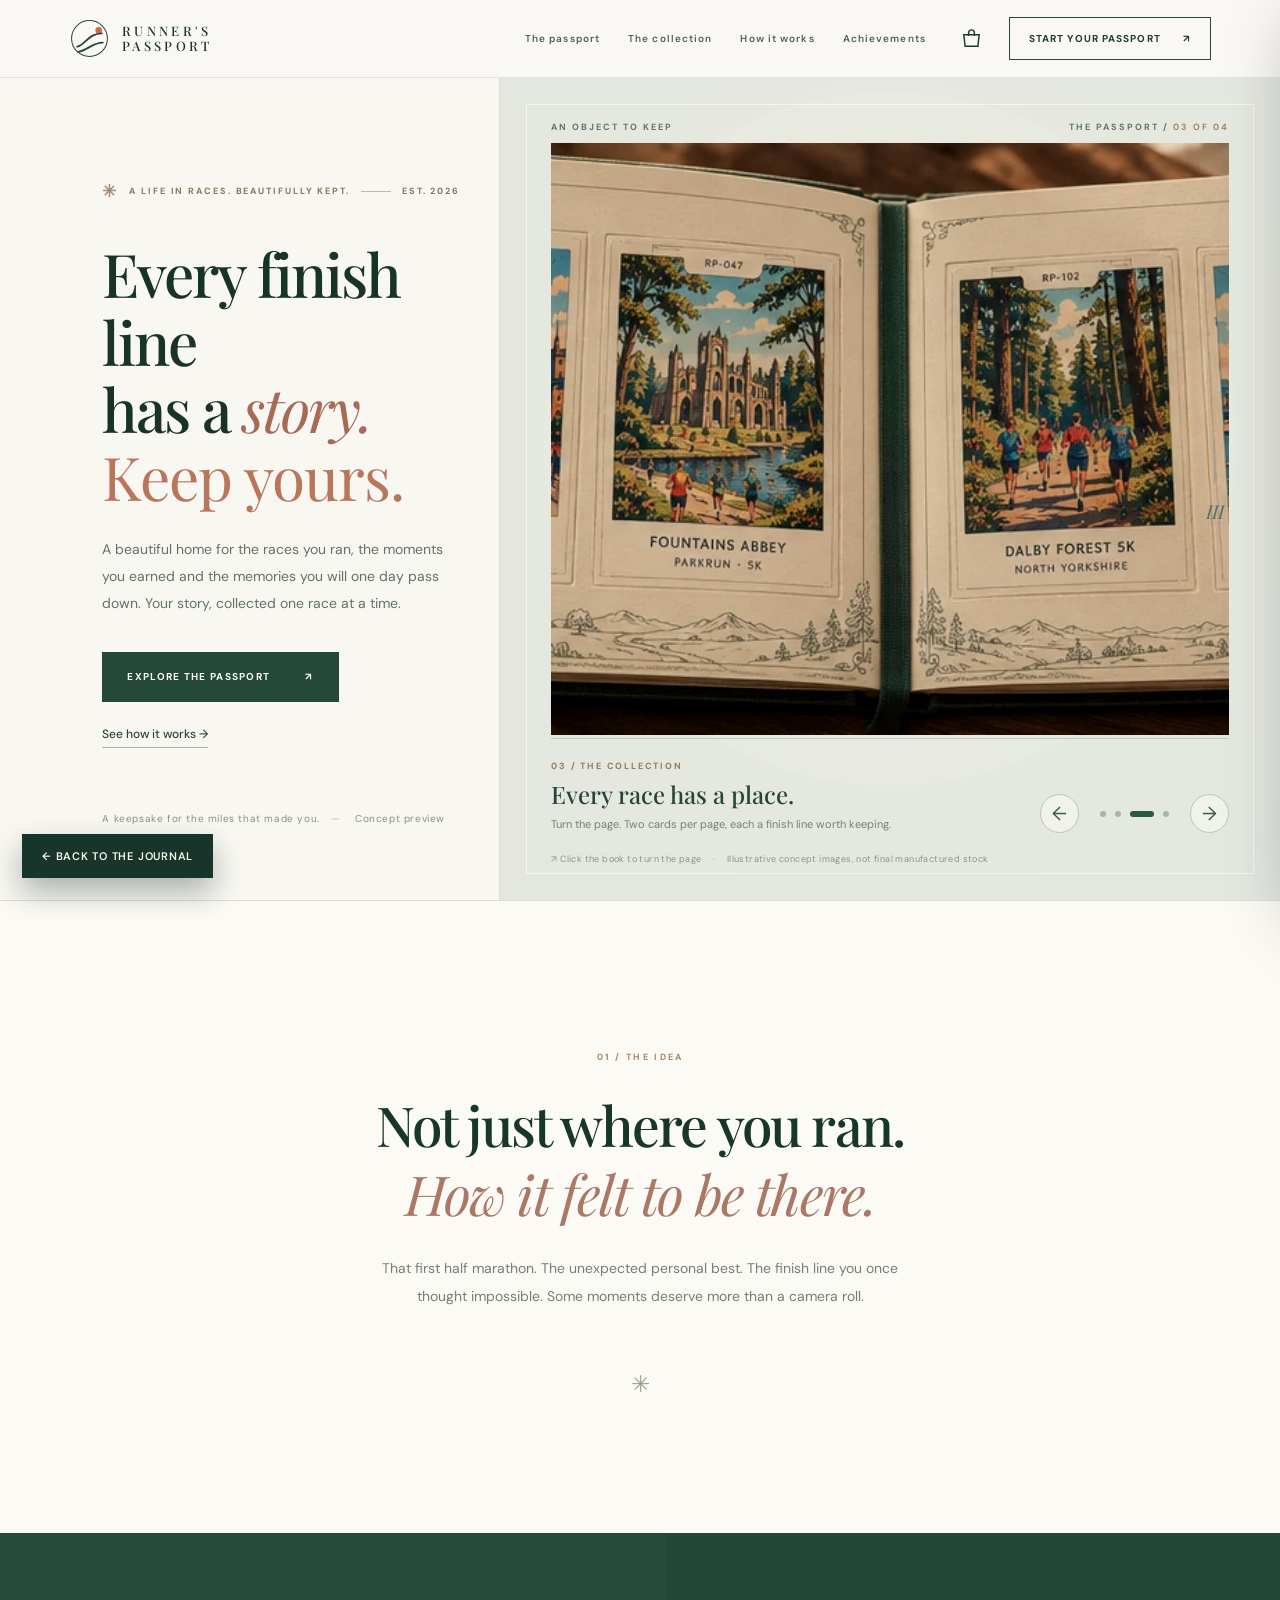
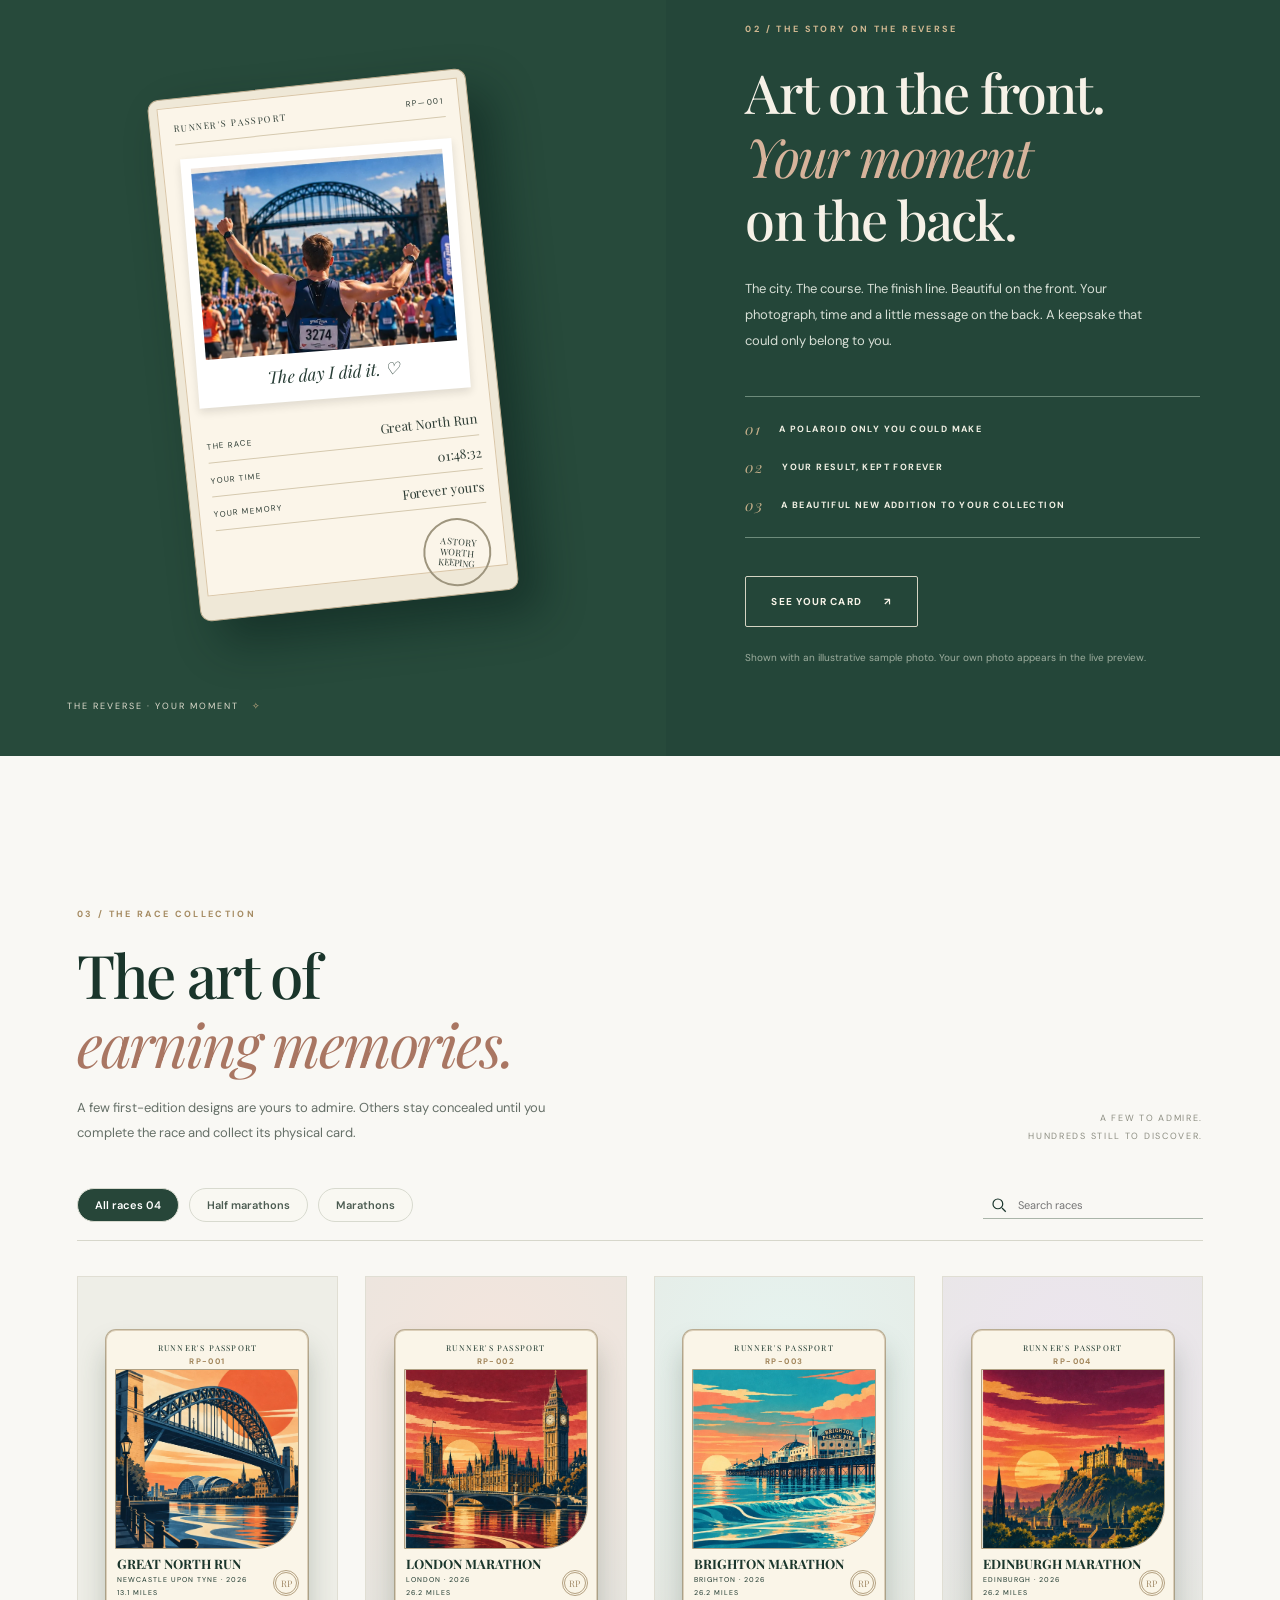
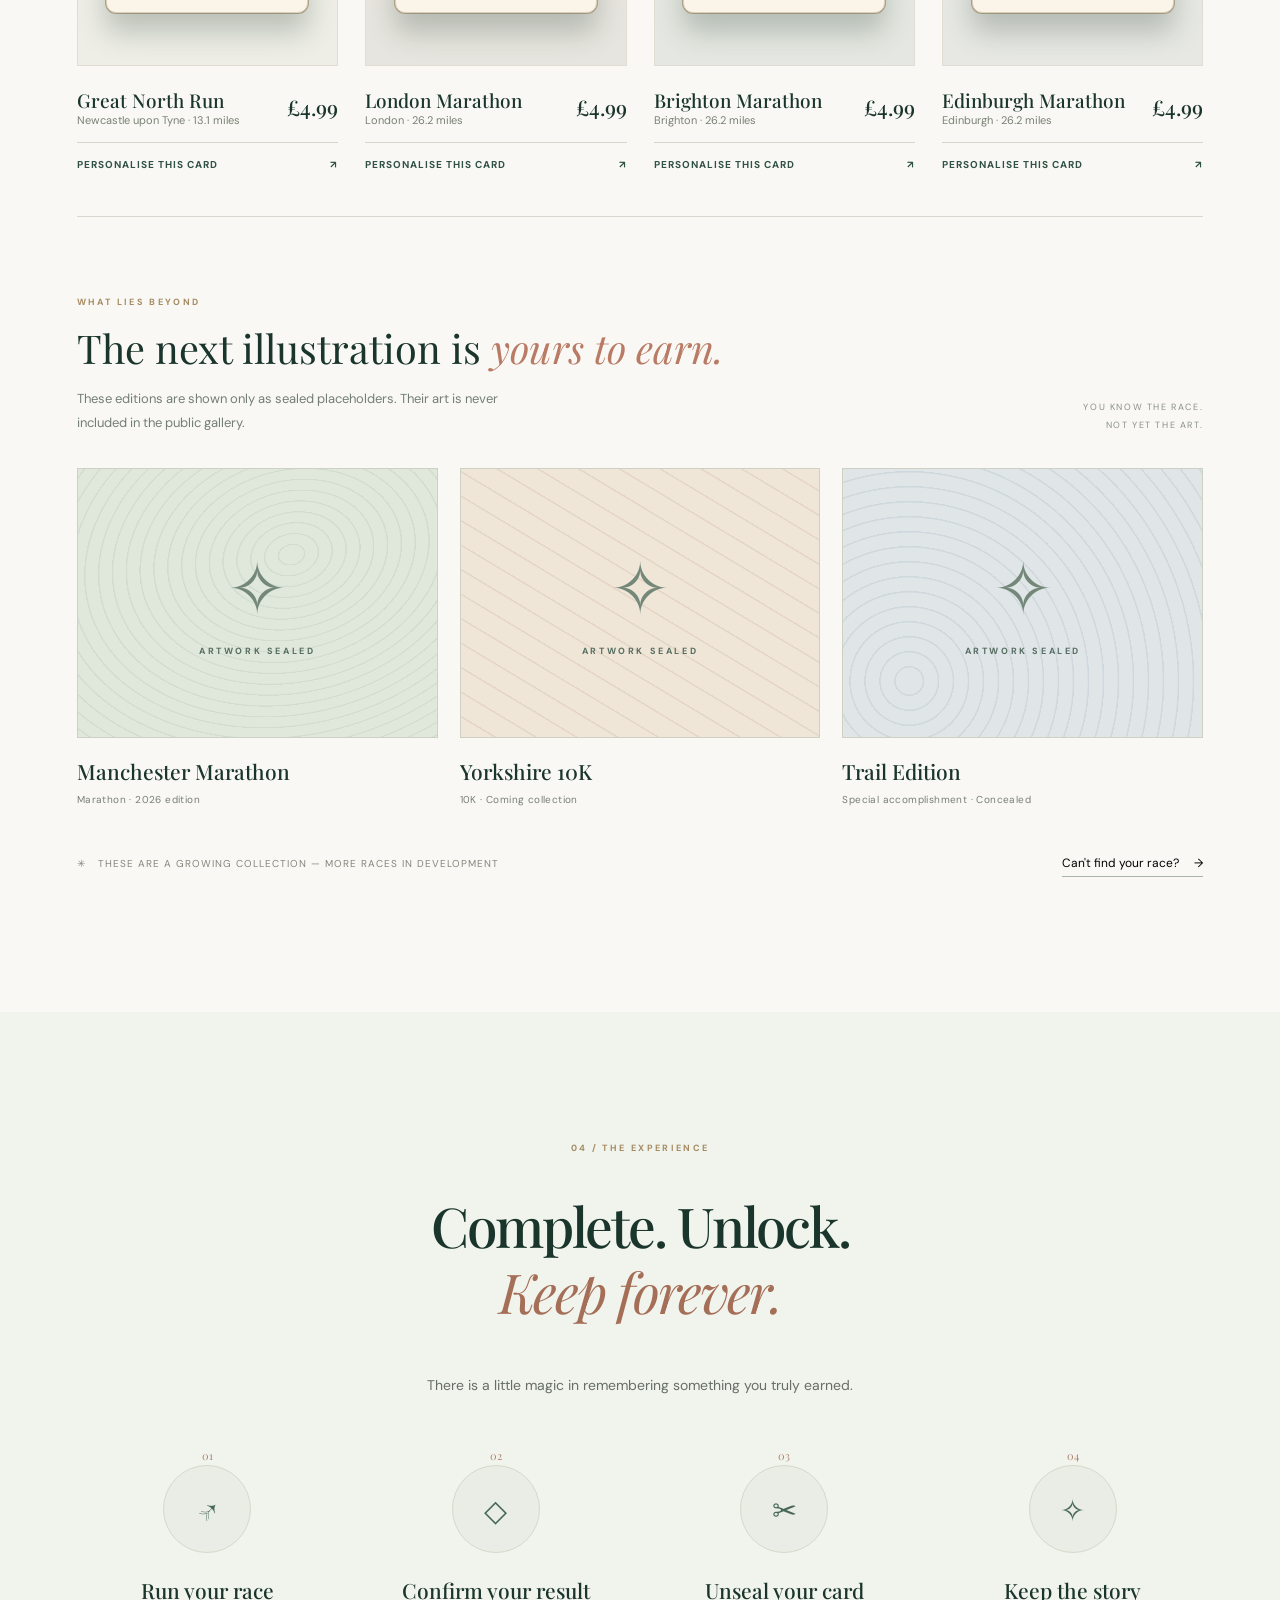
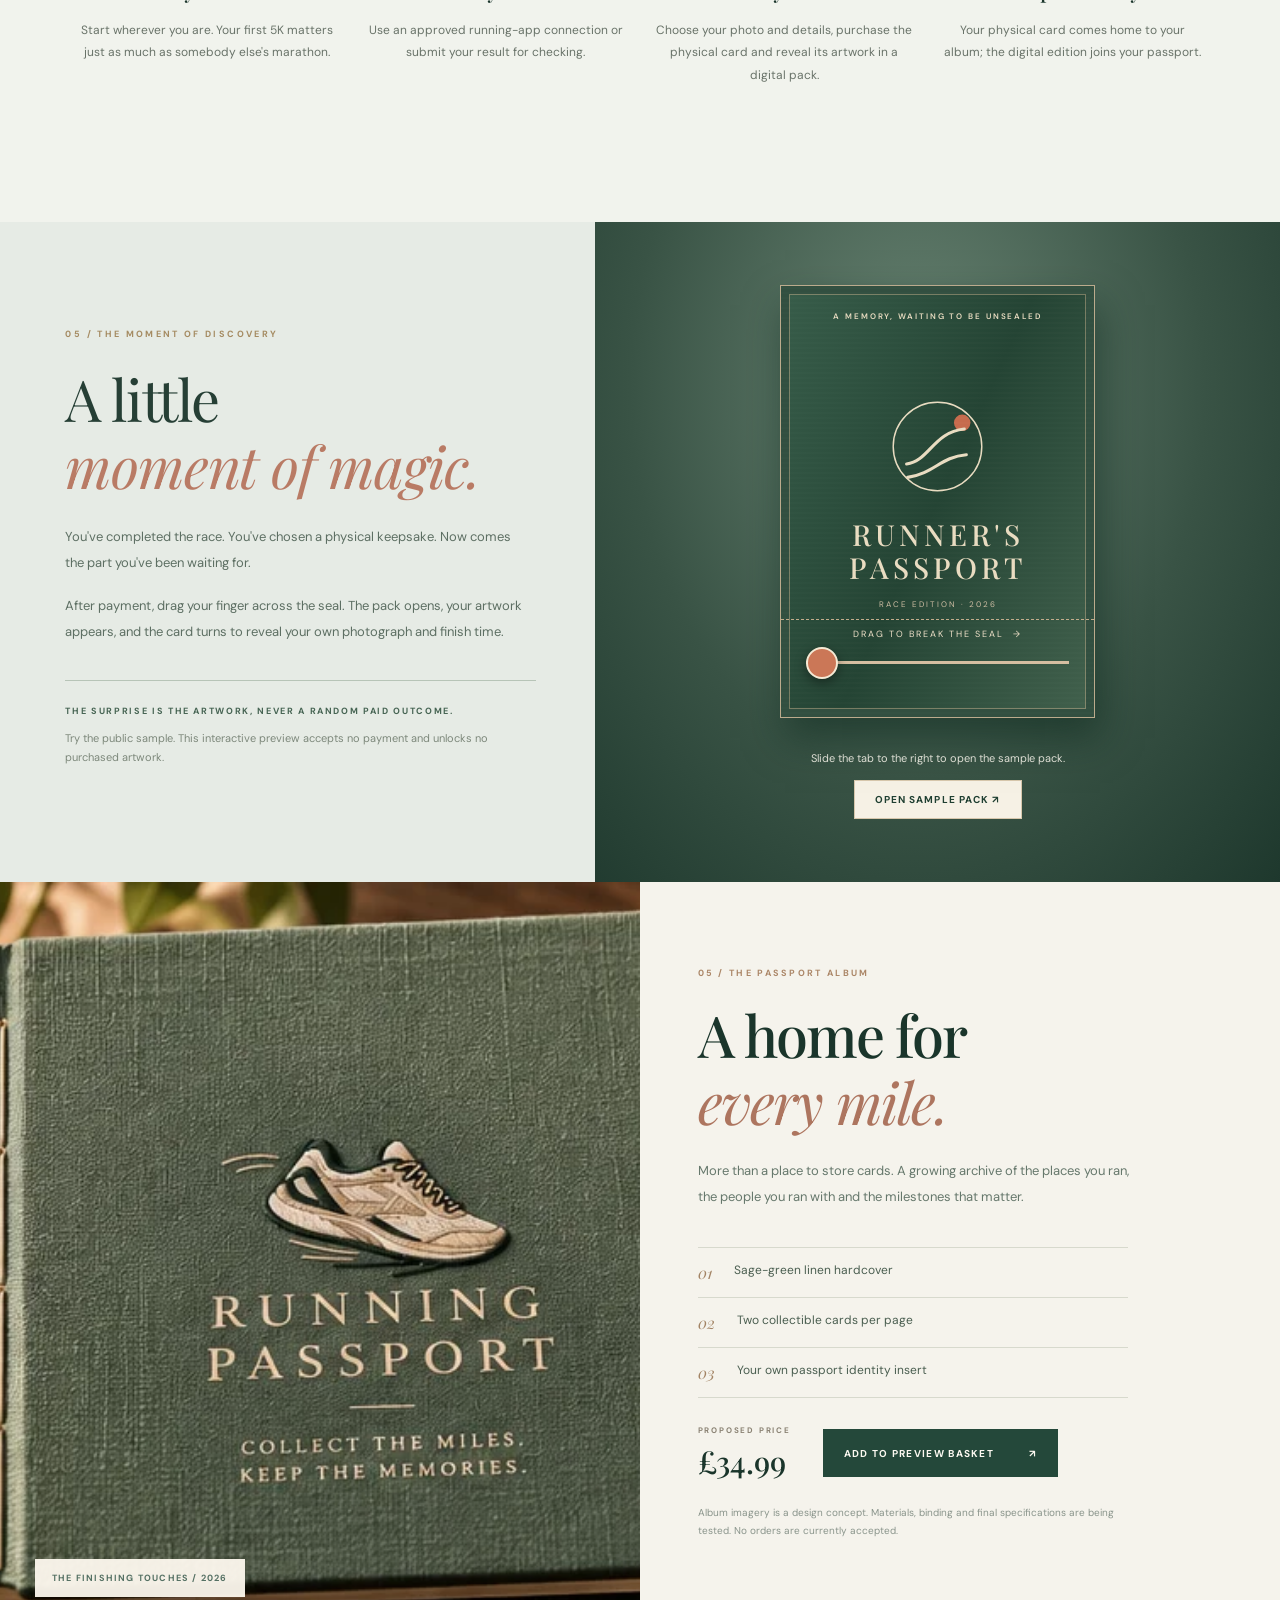
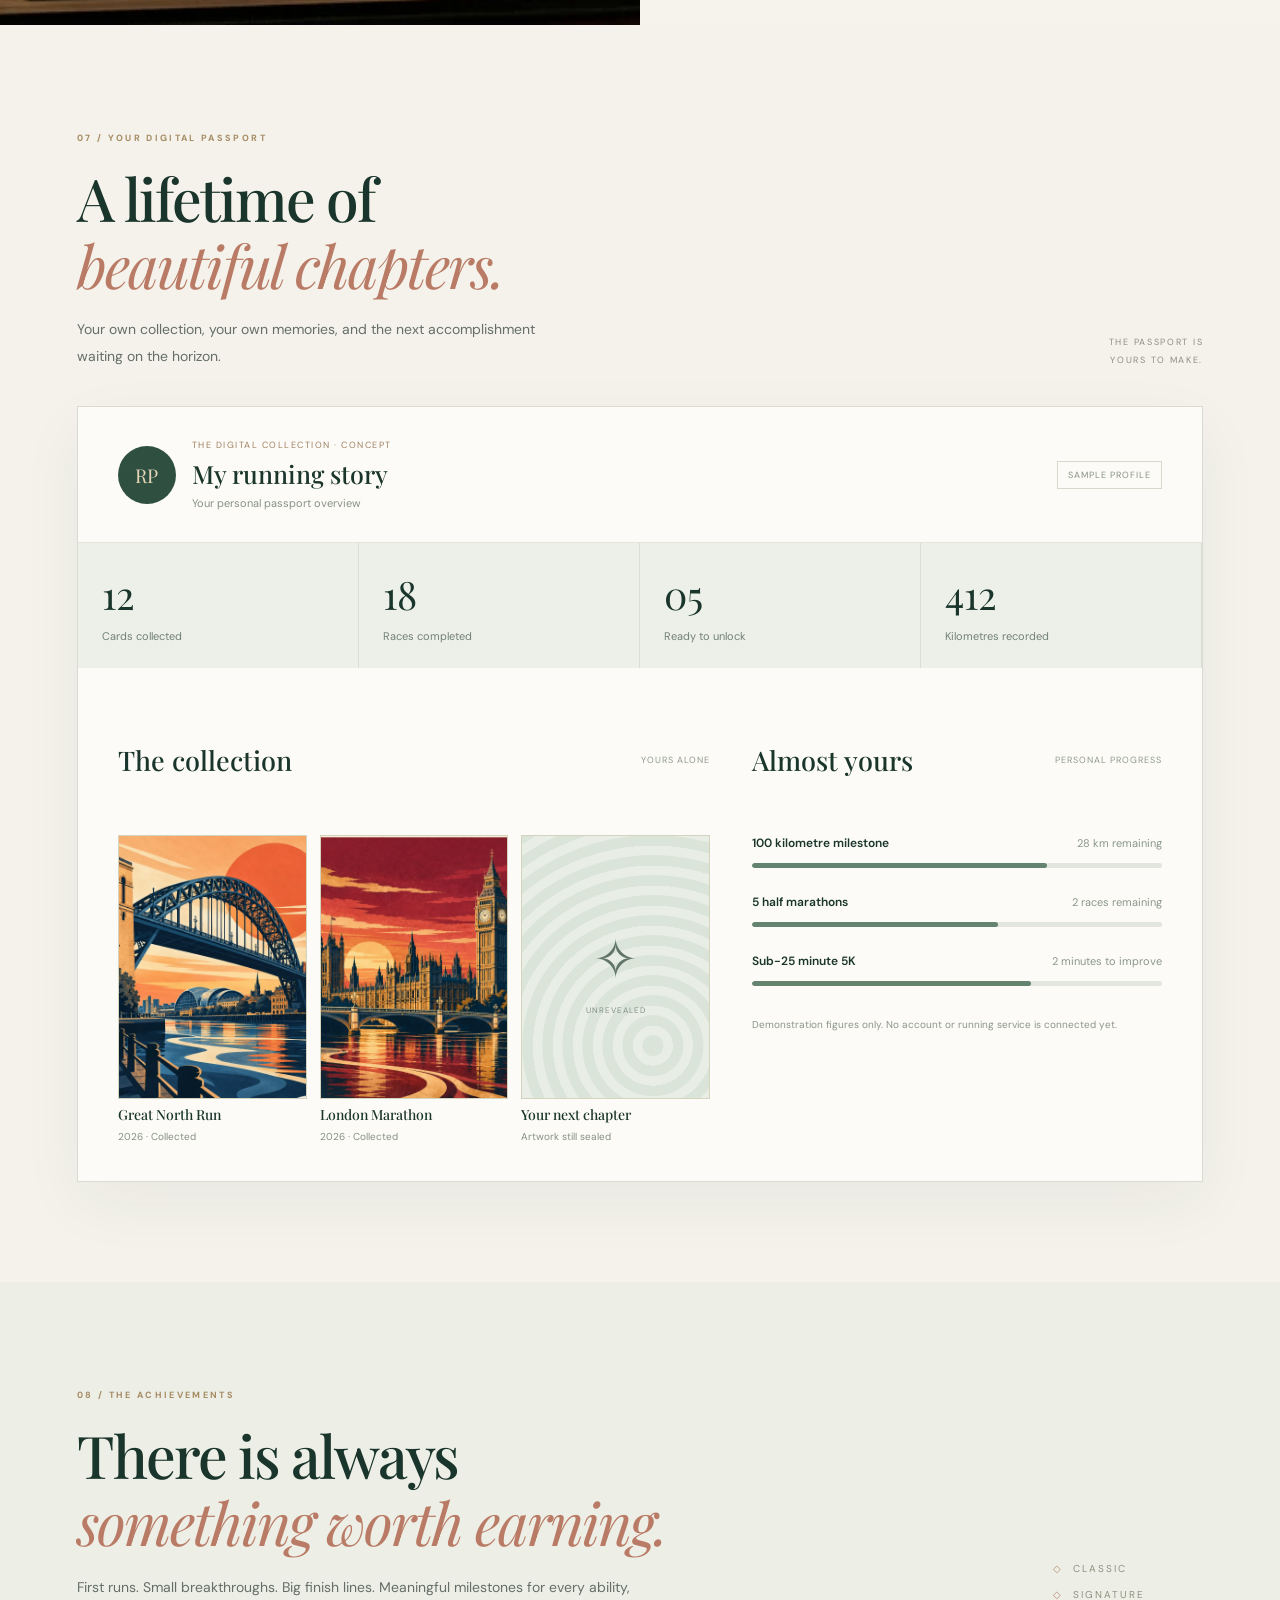
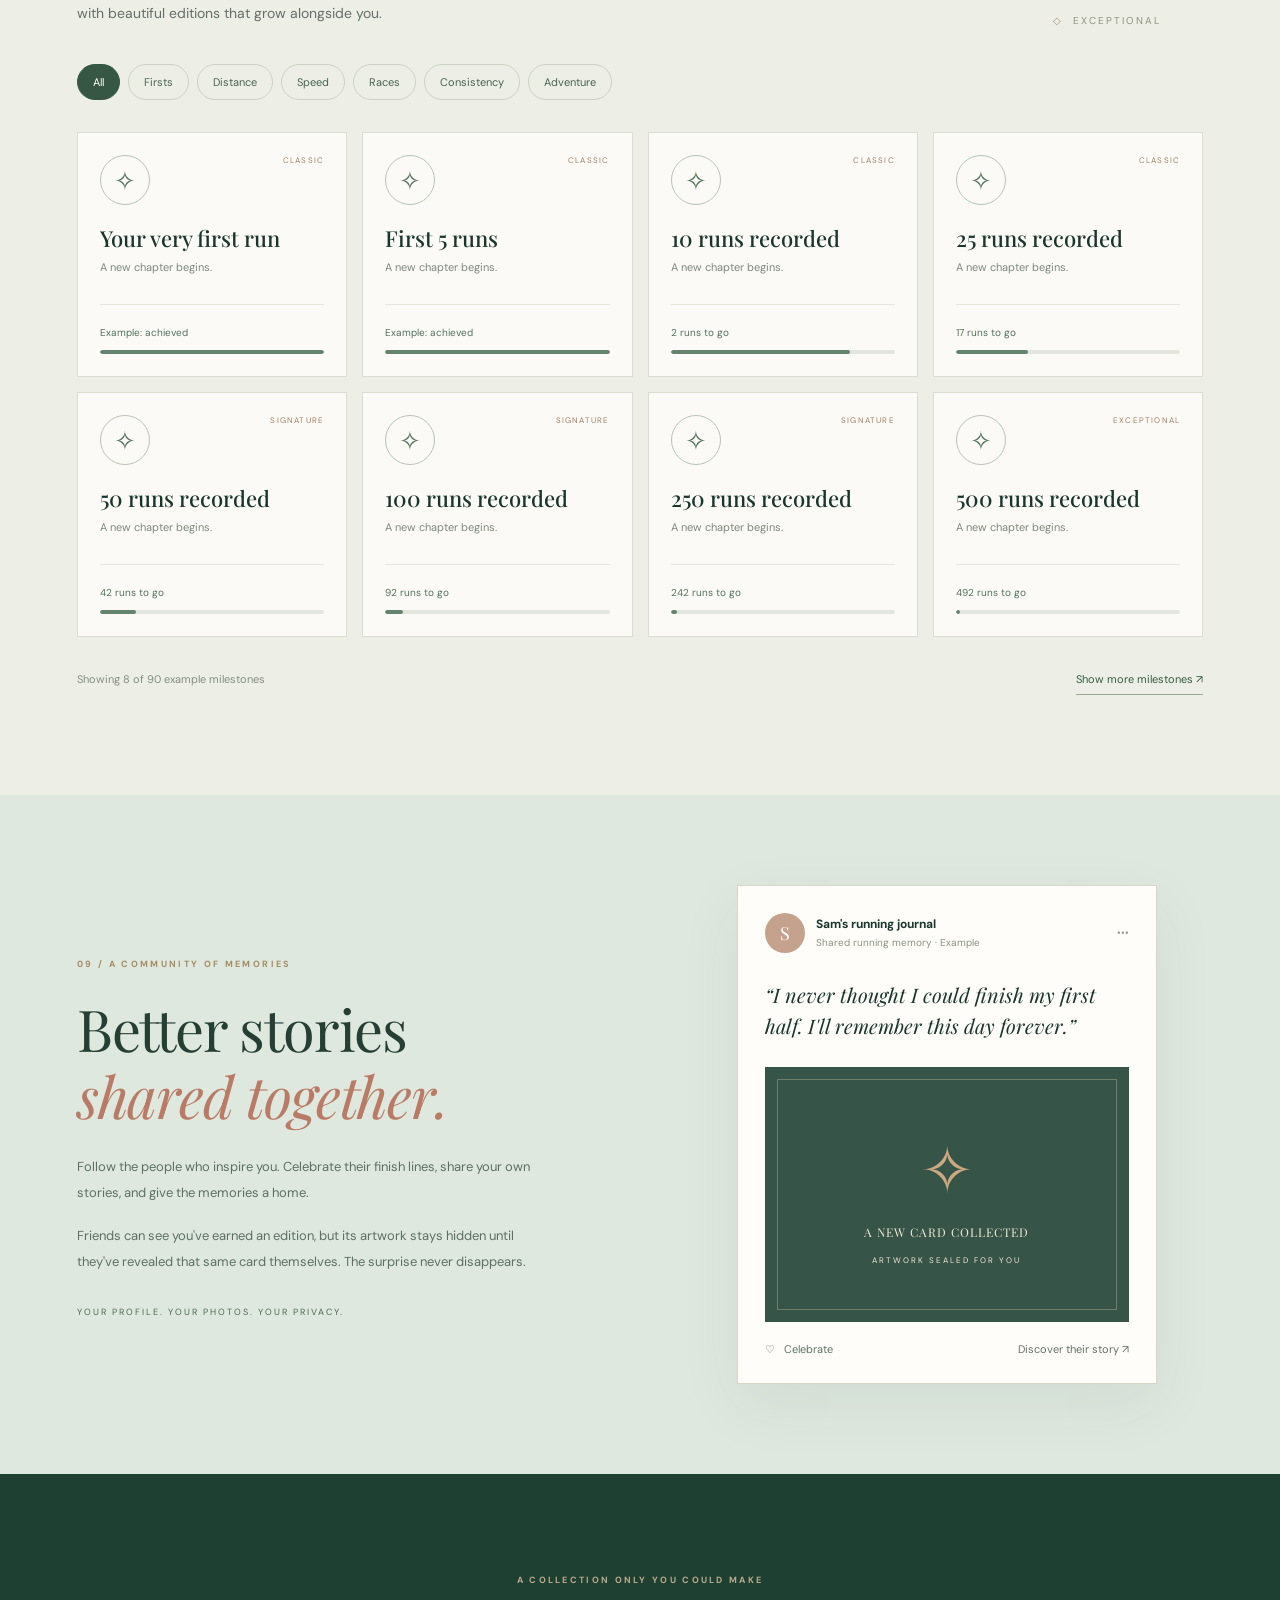
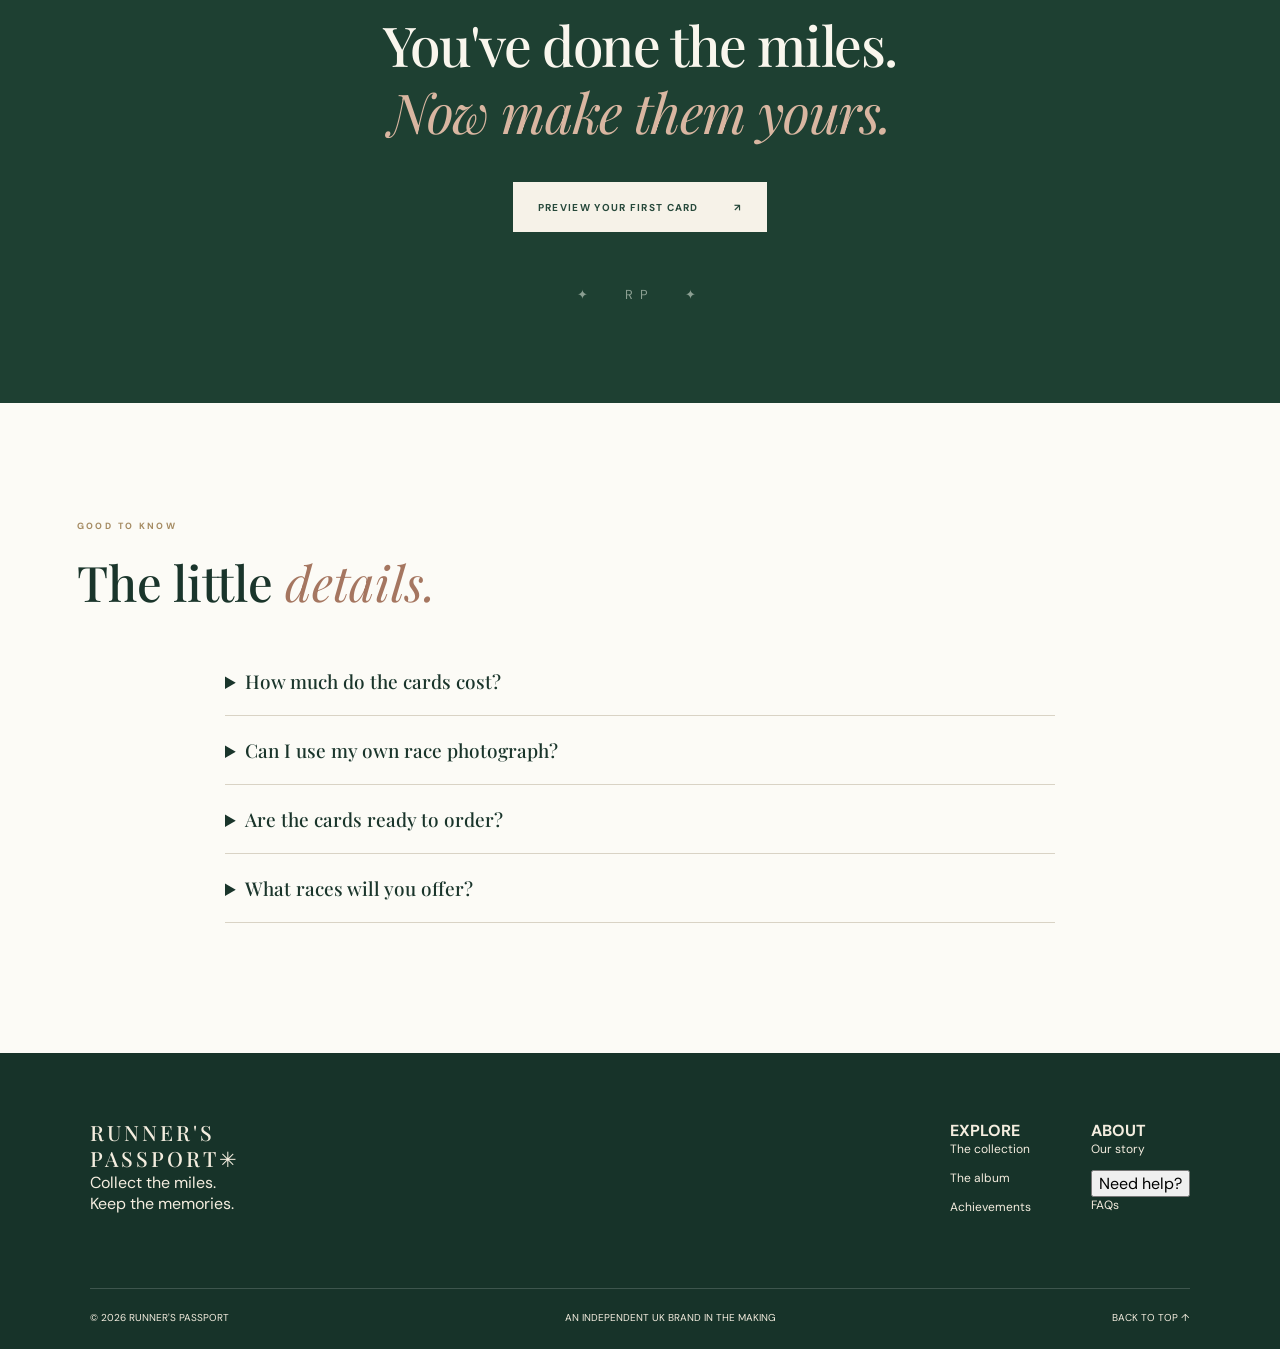
==== studio.html @ e2103062 "Preserve original interactive shop, collector studio and dashboard as separate experience" ====
<!doctype html>
<html lang="en-GB">
<head>
  <meta charset="utf-8">
  <meta name="viewport" content="width=device-width,initial-scale=1,viewport-fit=cover">
  <meta name="theme-color" content="#efeee7">
  <meta name="robots" content="noindex, nofollow">
  <meta name="description" content="Every finish line has a story. Keep yours. Collect original illustrated race cards in a beautifully crafted Runner’s Passport album. Discover the artwork you’ve earned.">
  <meta property="og:type" content="website">
  <meta property="og:title" content="Runner's Passport — Every finish line has a story">
  <meta property="og:description" content="Beautiful illustrated race cards personalised with your own running story. Collect the miles. Keep the memories.">
  <meta property="og:image" content="https://myrunnerspassport.com/assets/og-preview.jpg">
  <meta property="og:url" content="https://myrunnerspassport.com">
  <link rel="icon" href="/favicon.svg" type="image/svg+xml">
  <link rel="preconnect" href="https://fonts.googleapis.com">
  <link rel="preconnect" href="https://fonts.gstatic.com" crossorigin>
  <link href="https://fonts.googleapis.com/css2?family=DM+Sans:wght@400;500;600;700&family=Playfair+Display:ital,wght@0,400;0,500;0,600;0,700;1,400;1,500&display=swap" rel="stylesheet">
  <link rel="stylesheet" href="/styles.css">
  <link rel="stylesheet" href="/premium.css">
  <link rel="stylesheet" href="/atelier.css">
  <link rel="stylesheet" href="/experience.css">
  <script src="/app.js" defer></script>
  <script src="/atelier.js" defer></script>
  <script src="/experience.js" defer></script>
  <title>Explore & Personalise — Runner's Passport</title>
<style>.return-to-editorial{position:fixed;bottom:22px;left:22px;z-index:1000;background:#17352a;color:#faf5e9;font:600 11px DM Sans,Arial,sans-serif;letter-spacing:.07em;padding:15px 20px;box-shadow:0 14px 30px #061b1850;text-decoration:none}.return-to-editorial:hover{background:#a85f45;color:white}@media(max-width:500px){.return-to-editorial{left:12px;bottom:12px;padding:12px}}</style></head>
<body><a class="return-to-editorial" href="/">← BACK TO THE JOURNAL</a>
  <header class="site-header" id="top">
    <div class="nav-wrap">
      <a class="brand" href="#top" aria-label="Runner's Passport home">
        <span class="brand-seal" aria-hidden="true"><svg viewBox="0 0 40 40" fill="none"><circle cx="20" cy="20" r="17.5" stroke="currentColor" stroke-width="1"/><circle cx="29" cy="12" r="3.2" fill="#c96950"/><path d="M8 28c8-2 11-13 24-13M9 33c10-2 14-9 24-9" stroke="currentColor" stroke-width="1.8" stroke-linecap="round"/></svg></span>
        <span class="brand-type"><span>RUNNER'S</span><span>PASSPORT</span></span>
      </a>
      <nav class="desktop-nav" aria-label="Main navigation"><a href="#the-album">The passport</a><a href="#collection">The collection</a><a href="#how-it-works">How it works</a><a href="#achievements">Achievements</a></nav>
      <div class="nav-actions">
        <button class="nav-cart icon-button" id="cart-open" type="button" aria-label="Open shopping basket"><svg viewBox="0 0 24 24" fill="none" stroke="currentColor" stroke-width="1.5" aria-hidden="true"><path d="M4 8h16l-1.3 12H5.3L4 8Z"/><path d="M9 9V6a3 3 0 0 1 6 0v3"/></svg><span id="cart-count" class="cart-count" hidden>0</span></button>
        <button id="mobile-toggle" class="mobile-toggle icon-button" aria-label="Open menu" aria-expanded="false" type="button"><span></span><span></span></button>
        <button class="button button-dark nav-cta" id="start-passport-nav" type="button">Start your passport <span aria-hidden="true">↗</span></button>
      </div>
    </div>
    <nav class="mobile-menu" id="mobile-menu" aria-label="Mobile navigation" hidden><a href="#the-album">The passport</a><a href="#collection">The collection</a><a href="#how-it-works">How it works</a><a href="#achievements">Achievements</a><a href="#my-passport">My passport preview</a><button type="button" class="start-passport">Start your passport ↗</button></nav>
  </header>
  <main>

<section class="atelier-hero" id="the-album" aria-labelledby="hero-title">
  <div class="atelier-hero-content">
    <div class="atelier-eyebrow"><span class="atelier-star">✳</span> A LIFE IN RACES. BEAUTIFULLY KEPT. <span class="edition-rule"></span> EST. 2026</div>
    <h1 id="hero-title">Every finish line<br>has a <em>story.</em><br><span class="hero-final-line">Keep yours.</span></h1>
    <p>A beautiful home for the races you ran, the moments you earned and the memories you will one day pass down. Your story, collected one race at a time.</p>
    <div class="hero-cta-pair"><button type="button" class="atelier-primary" id="book-open-cta">Explore the passport <span aria-hidden="true">↗</span></button><a class="quiet-cta" href="#how-it-works">See how it works →</a></div>
    <div class="atelier-hero-foot">A keepsake for the miles that made you.<span>—</span> Concept preview</div>
  </div>
  <div class="atelier-book" aria-label="Explore the Runner's Passport album">
    <div class="atelier-book-top"><span>AN OBJECT TO KEEP</span><span>THE PASSPORT / <strong id="book-count-top">01 OF 04</strong></span></div>
    <div class="book-photo-frame" id="book-photo-frame">
      <button class="book-photo-trigger" id="book-photo-trigger" type="button" aria-label="Open the Runner's Passport to the next page">
        <img class="book-main-photo" id="book-main-photo" src="/assets/album-pages.webp" alt="An open Runner's Passport displaying illustrated collectible race cards, two per page" fetchpriority="high">
        <span class="book-turn-overlay" aria-hidden="true"><span class="book-turn-edge"></span></span>
      </button>
      <div class="book-photo-index" aria-hidden="true"><span class="index-line"></span><span id="book-photo-numeral">I</span></div>
    </div>
    <div class="book-navigation">
      <div class="book-navigation-caption" aria-live="polite" aria-atomic="true">
        <span id="book-slide-category">03 / THE COLLECTION</span>
        <strong id="book-slide-title">Every race has a place.</strong>
        <small id="book-slide-description">Open pages full of artwork and memories, earned one race at a time.</small>
      </div>
      <div class="book-controls">
        <button type="button" class="book-arrow" id="book-prev" aria-label="Previous album page" disabled>←</button>
        <div class="book-dots" role="group" aria-label="Choose an album view">
          <button type="button" class="book-dot active" data-book-index="0" aria-label="View album cover" aria-current="step"></button>
          <button type="button" class="book-dot" data-book-index="1" aria-label="View personalised identity pages"></button>
          <button type="button" class="book-dot" data-book-index="2" aria-label="View the race-card pages"></button>
          <button type="button" class="book-dot" data-book-index="3" aria-label="View linen and binding details"></button>
        </div>
        <button type="button" class="book-arrow" id="book-next" aria-label="Next album page">→</button>
      </div>
    </div>
    <p class="book-subnote"><span aria-hidden="true">↗</span> Click the book to turn the page <span class="subnote-divider">·</span> Illustrative concept images, not final manufactured stock</p>
  </div>
</section>

<section class="atelier-philosophy" id="our-story" aria-labelledby="atelier-philosophy-title">
  <span class="atelier-kicker">01 / THE IDEA</span>
  <h2 id="atelier-philosophy-title">Not just where you ran.<br><em>How it felt to be there.</em></h2>
  <p>That first half marathon. The unexpected personal best. The finish line you once thought impossible. Some moments deserve more than a camera roll.</p>
  <div class="atelier-mark" aria-hidden="true">✳</div>
</section>
<section class="memory-reveal" aria-labelledby="memory-title">
  <div class="memory-visual">
    <div class="memory-outerframe"><div class="memory-paper">
      <div class="memory-topline">RUNNER'S PASSPORT <span>RP—001</span></div>
      <div class="memory-polaroid"><img src="/assets/card-back-photo.webp" alt="Sample photo of a runner commemorating their race" loading="lazy"><span>The day I did it. ♡</span></div>
      <div class="memory-stats"><span><small>THE RACE</small><b>Great North Run</b></span><span><small>YOUR TIME</small><b>01:48:32</b></span><span><small>YOUR MEMORY</small><b>Forever yours</b></span></div>
      <div class="memory-stamp">A STORY<br>WORTH KEEPING</div>
    </div></div>
    <div class="memory-photo-caption">THE REVERSE · YOUR MOMENT <span>✧</span></div>
  </div>
  <div class="memory-copy"><span class="kicker">02 / THE STORY ON THE REVERSE</span>
    <h2 id="memory-title">Art on the front.<br><em>Your moment</em><br>on the back.</h2>
    <p>The city. The course. The finish line. Beautiful on the front. Your photograph, time and a little message on the back. A keepsake that could only belong to you.</p>
    <div class="memory-details"><span><i>01</i> A POLAROID ONLY YOU COULD MAKE</span><span><i>02</i> YOUR RESULT, KEPT FOREVER</span><span><i>03</i> A BEAUTIFUL NEW ADDITION TO YOUR COLLECTION</span></div>
    <button class="button button-cream" data-action="open-editor" type="button">See your card <span aria-hidden="true">↗</span></button>
    <p class="mockup-caption">Shown with an illustrative sample photo. Your own photo appears in the live preview.</p>
  </div>
</section>
    
<section class="section collection-section" id="collection" aria-labelledby="collection-title">
      <div class="section-heading"><div><span class="kicker">03 / THE RACE COLLECTION</span><h2 id="collection-title">The art of<br><em>earning memories.</em></h2><p>A few first-edition designs are yours to admire. Others stay concealed until you complete the race and collect its physical card.</p></div><span class="small-index">A FEW TO ADMIRE.<br>HUNDREDS STILL TO DISCOVER.</span></div>
      <div class="filter-row" role="group" aria-label="Filter race cards"><button type="button" class="filter active" data-filter="all" aria-pressed="true">All races <span>04</span></button><button type="button" class="filter" data-filter="half" aria-pressed="false">Half marathons</button><button type="button" class="filter" data-filter="marathon" aria-pressed="false">Marathons</button><label class="race-search" for="race-search"><svg viewBox="0 0 24 24" fill="none" stroke="currentColor" stroke-width="1.6" aria-hidden="true"><circle cx="10.5" cy="10.5" r="6.5"/><path d="m16 16 5 5"/></svg><input id="race-search" type="search" placeholder="Search races" aria-label="Search races"></label></div>
      <div class="collection-grid" id="race-grid"></div>

    <div class="concealed-heading"><div><span class="kicker">WHAT LIES BEYOND</span><h3>The next illustration is <em>yours to earn.</em></h3><p>These editions are shown only as sealed placeholders. Their art is never included in the public gallery.</p></div><span class="concealed-side-note">YOU KNOW THE RACE.<br>NOT YET THE ART.</span></div>
    <div class="concealed-gallery" aria-label="Examples of concealed race editions">
      <article class="concealed-card"><div class="concealed-art art-style-one"><span class="concealed-mark">✧</span><span class="concealed-copy">ARTWORK SEALED</span></div><div class="concealed-meta"><strong>Manchester Marathon</strong><span>Marathon · 2026 edition</span></div></article>
      <article class="concealed-card"><div class="concealed-art art-style-two"><span class="concealed-mark">✧</span><span class="concealed-copy">ARTWORK SEALED</span></div><div class="concealed-meta"><strong>Yorkshire 10K</strong><span>10K · Coming collection</span></div></article>
      <article class="concealed-card"><div class="concealed-art art-style-three"><span class="concealed-mark">✧</span><span class="concealed-copy">ARTWORK SEALED</span></div><div class="concealed-meta"><strong>Trail Edition</strong><span>Special accomplishment · Concealed</span></div></article>
    </div>
      <div class="collection-foot"><span>✳ &nbsp; THESE ARE A GROWING COLLECTION — MORE RACES IN DEVELOPMENT</span><button class="text-link" id="request-race" type="button">Can't find your race? <span aria-hidden="true">→</span></button></div>
    </section>
    

<section class="section steps-section" id="how-it-works" aria-labelledby="steps-title">
  <div class="section-heading centered"><span class="kicker">04 / THE EXPERIENCE</span><h2 id="steps-title">Complete. Unlock.<br><em>Keep forever.</em></h2><p>There is a little magic in remembering something you truly earned.</p></div>
  <div class="steps-grid experience-steps">
    <article class="step"><span class="step-num">01</span><div class="step-icon" aria-hidden="true">↗</div><h3>Run your race</h3><p>Start wherever you are. Your first 5K matters just as much as somebody else's marathon.</p></article>
    <article class="step"><span class="step-num">02</span><div class="step-icon" aria-hidden="true">◇</div><h3>Confirm your result</h3><p>Use an approved running-app connection or submit your result for checking.</p></article>
    <article class="step"><span class="step-num">03</span><div class="step-icon" aria-hidden="true">✂</div><h3>Unseal your card</h3><p>Choose your photo and details, purchase the physical card and reveal its artwork in a digital pack.</p></article>
    <article class="step"><span class="step-num">04</span><div class="step-icon" aria-hidden="true">✧</div><h3>Keep the story</h3><p>Your physical card comes home to your album; the digital edition joins your passport.</p></article>
  </div>
</section>

<section class="pack-section" id="the-reveal" aria-labelledby="pack-title">
  <div class="pack-story">
    <span class="kicker">05 / THE MOMENT OF DISCOVERY</span>
    <h2 id="pack-title">A little<br><em>moment of magic.</em></h2>
    <p>You've completed the race. You've chosen a physical keepsake. Now comes the part you've been waiting for.</p>
    <p>After payment, drag your finger across the seal. The pack opens, your artwork appears, and the card turns to reveal your own photograph and finish time.</p>
    <div class="pack-promise">THE SURPRISE IS THE ARTWORK, NEVER A RANDOM PAID OUTCOME.</div>
    <p class="pack-caveat">Try the public sample. This interactive preview accepts no payment and unlocks no purchased artwork.</p>
  </div>
  <div class="pack-interaction">
    <div class="pack-stage" id="pack-stage" data-phase="sealed">
      <div class="pack-paper" id="pack-paper">
        <div class="pack-topline">A MEMORY, WAITING TO BE UNSEALED</div>
        <div class="pack-inner-mark" aria-hidden="true"><svg viewBox="0 0 100 100" fill="none"><circle cx="50" cy="50" r="43" stroke="currentColor" stroke-width="1.4"/><circle cx="74" cy="27" r="8" fill="#c66b4d"/><path d="M20 67c22-3 26-31 56-34M21 80c26-4 32-20 57-22" stroke="currentColor" stroke-width="3" stroke-linecap="round"/></svg></div>
        <div class="pack-brand">RUNNER'S<br>PASSPORT</div>
        <div class="pack-subbrand">RACE EDITION · 2026</div>
        <div class="pack-rip"><div class="rip-copy">DRAG TO BREAK THE SEAL <span aria-hidden="true">→</span></div><input id="tear-slider" type="range" min="0" max="100" step="1" value="0" aria-label="Slide right to tear open the sample pack"></div>
        <div class="pack-rip-line" aria-hidden="true"></div>
      </div>
      <div class="demo-reveal-card" id="demo-reveal-card" hidden>
        <div class="reveal-front"><div class="mini-code">RUNNER'S PASSPORT · RP-001</div><img src="/assets/art-gnr.webp" alt="Public sample Great North Run illustration"><strong>GREAT NORTH RUN</strong><span>NEWCASTLE · 2026 · 21.1 KM</span></div>
        <div class="reveal-back" hidden><span class="mini-code">YOUR MEMORY. BEAUTIFULLY KEPT.</span><div class="sample-polaroid"><img src="/assets/card-back-photo.webp" alt="Sample race day photo"><span>One for the memory books.</span></div><div class="sample-stats"><span>EVENT <b>Great North Run</b></span><span>DATE <b>13 Sep 2026</b></span><span>TIME <b>01:48:32</b></span></div><div class="sample-stamp">RP</div></div>
      </div>
    </div>
    <div class="pack-controls"><span id="pack-hint" role="status" aria-live="polite">Slide the tab to the right to open the sample pack.</span><button type="button" class="pack-control-button" id="pack-button">Open sample pack ↗</button></div>
  </div>
</section>
<section class="atelier-album-offer" aria-labelledby="album-offer-title">
  <div class="atelier-album-photo">
    <img src="/assets/album-craft.webp" alt="Close-up of the album's linen cover and crafted binding" loading="lazy" id="album-detail-photo">
    <div class="atelier-album-photo-label">THE FINISHING TOUCHES / 2026</div>
  </div>
  <div class="atelier-album-offer-copy">
    <span class="atelier-kicker">05 / THE PASSPORT ALBUM</span>
    <h2 id="album-offer-title">A home for<br><em>every mile.</em></h2>
    <p>More than a place to store cards. A growing archive of the places you ran, the people you ran with and the milestones that matter.</p>
    <ul class="atelier-details">
      <li><span>01</span> Sage-green linen hardcover</li>
      <li><span>02</span> Two collectible cards per page</li>
      <li><span>03</span> Your own passport identity insert</li>
    </ul>
    <div class="atelier-offer-bottom"><div class="atelier-offer-price"><span>PROPOSED PRICE</span><strong>£34.99</strong></div><button type="button" class="atelier-secondary" id="add-album">Add to preview basket <span aria-hidden="true">↗</span></button></div>
    <p class="atelier-disclaimer">Album imagery is a design concept. Materials, binding and final specifications are being tested. No orders are currently accepted.</p>
  </div>
</section>


<section class="digital-section section" id="my-passport" aria-labelledby="digital-title">
  <div class="section-heading"><div><span class="kicker">07 / YOUR DIGITAL PASSPORT</span><h2 id="digital-title">A lifetime of<br><em>beautiful chapters.</em></h2><p>Your own collection, your own memories, and the next accomplishment waiting on the horizon.</p></div><span class="small-index">THE PASSPORT IS<br>YOURS TO MAKE.</span></div>
  <div class="digital-dashboard">
    <div class="dashboard-top"><div class="dashboard-avatar">RP</div><div><span class="demo-mini-label">THE DIGITAL COLLECTION · CONCEPT</span><h3>My running story</h3><span>Your personal passport overview</span></div><span class="dashboard-demo-label">SAMPLE PROFILE</span></div>
    <div class="dashboard-stats"><div><strong>12</strong><span>Cards collected</span></div><div><strong>18</strong><span>Races completed</span></div><div><strong>05</strong><span>Ready to unlock</span></div><div><strong>412</strong><span>Kilometres recorded</span></div></div>
    <div class="dashboard-columns">
      <div><div class="dashboard-heading"><h4>The collection</h4><span>YOURS ALONE</span></div><div class="digital-pockets">
        <article><img src="/assets/art-gnr.webp" alt="Great North Run public art"><strong>Great North Run</strong><small>2026 · Collected</small></article>
        <article><img src="/assets/art-london.webp" alt="London Marathon public art"><strong>London Marathon</strong><small>2026 · Collected</small></article>
        <article class="digital-pocket-locked"><div><span>✧</span><small>UNREVEALED</small></div><strong>Your next chapter</strong><small>Artwork still sealed</small></article>
      </div></div>
      <div><div class="dashboard-heading"><h4>Almost yours</h4><span>PERSONAL PROGRESS</span></div>
        <div class="dashboard-milestone"><div><strong>100 kilometre milestone</strong><span>28 km remaining</span></div><div class="milestone-track"><i style="width:72%"></i></div></div>
        <div class="dashboard-milestone"><div><strong>5 half marathons</strong><span>2 races remaining</span></div><div class="milestone-track"><i style="width:60%"></i></div></div>
        <div class="dashboard-milestone"><div><strong>Sub-25 minute 5K</strong><span>2 minutes to improve</span></div><div class="milestone-track"><i style="width:68%"></i></div></div>
        <p class="dashboard-note">Demonstration figures only. No account or running service is connected yet.</p>
      </div>
    </div>
  </div>
</section>
<section class="achievement-section section" id="achievements" aria-labelledby="achievement-title">
  <div class="section-heading"><div><span class="kicker">08 / THE ACHIEVEMENTS</span><h2 id="achievement-title">There is always<br><em>something worth earning.</em></h2><p>First runs. Small breakthroughs. Big finish lines. Meaningful milestones for every ability, with beautiful editions that grow alongside you.</p></div><div class="achievement-tiers"><span>CLASSIC</span><span>SIGNATURE</span><span>EXCEPTIONAL</span></div></div>
  <div class="achievement-tabs" role="group" aria-label="Filter achievement types"><button type="button" class="active" data-achievement-filter="all">All</button><button type="button" data-achievement-filter="firsts">Firsts</button><button type="button" data-achievement-filter="distance">Distance</button><button type="button" data-achievement-filter="speed">Speed</button><button type="button" data-achievement-filter="races">Races</button><button type="button" data-achievement-filter="consistency">Consistency</button><button type="button" data-achievement-filter="adventure">Adventure</button></div>
  <div class="achievement-grid" id="achievement-grid"></div><div class="achievement-more"><span id="achievement-count">Explore the catalogue</span><button type="button" id="show-more-achievements">Show more milestones ↗</button></div>
</section>
<section class="community-section" id="community" aria-labelledby="community-title">
  <div class="community-copy"><span class="kicker">09 / A COMMUNITY OF MEMORIES</span><h2 id="community-title">Better stories<br><em>shared together.</em></h2><p>Follow the people who inspire you. Celebrate their finish lines, share your own stories, and give the memories a home.</p><p>Friends can see you've earned an edition, but its artwork stays hidden until they've revealed that same card themselves. The surprise never disappears.</p><div class="community-note">YOUR PROFILE. YOUR PHOTOS. YOUR PRIVACY.</div></div>
  <div class="community-example"><div class="post-head"><div class="post-avatar">S</div><div><strong>Sam's running journal</strong><span>Shared running memory · Example</span></div><span>•••</span></div><p>“I never thought I could finish my first half. I'll remember this day forever.”</p><div class="post-secret"><div><span>✧</span><strong>A NEW CARD COLLECTED</strong><small>ARTWORK SEALED FOR YOU</small></div></div><div class="post-foot"><span>♡ &nbsp; Celebrate</span><span>Discover their story ↗</span></div></div>
</section>
<section class="atelier-endcap" aria-labelledby="endcap-title">
  <span class="atelier-kicker">A COLLECTION ONLY YOU COULD MAKE</span>
  <h2 id="endcap-title">You've done the miles.<br><em>Now make them yours.</em></h2>
  <button type="button" class="atelier-primary atelier-primary-light" data-action="open-editor">Preview your first card <span aria-hidden="true">↗</span></button>
  <span class="atelier-endcap-flourish" aria-hidden="true">✦ &nbsp; RP &nbsp; ✦</span>
</section>
<section class="faq-section section" aria-labelledby="faq-title"><span class="kicker">GOOD TO KNOW</span><h2 id="faq-title">The little <em>details.</em></h2><div class="faq-grid"><details><summary>How much do the cards cost?</summary><p>Each personalised race card is £4.99. For UK card-only orders, our planned shipping is 99p for a single card and free delivery for two or more. Final pricing will be confirmed at launch.</p></details><details><summary>Can I use my own race photograph?</summary><p>Absolutely. Upload a photo and add your result and personal caption in our card personaliser. The current site is a preview: photos stay in your browser and are not sent to us.</p></details><details><summary>Are the cards ready to order?</summary><p>We're perfecting the print finish and final artwork. The website currently lets you build a preview and explore the basket; payment and real orders are not yet enabled.</p></details><details><summary>What races will you offer?</summary><p>We're starting with a small UK collection, including the Great North Run and major marathons. More events will follow as we validate the artwork and permissions.</p></details></div></section>
  
</main>
  <footer class="footer"><div class="footer-upper"><div><a class="footer-brand" href="#top">RUNNER'S<br>PASSPORT<span>✳</span></a><p>Collect the miles.<br>Keep the memories.</p></div><div class="footer-links"><div><strong>EXPLORE</strong><a href="#collection">The collection</a><a href="#the-album">The album</a><a href="#achievements">Achievements</a></div><div><strong>ABOUT</strong><a href="#our-story">Our story</a><button type="button" id="footer-help">Need help?</button><a href="#faq-title">FAQs</a></div></div></div><div class="footer-bottom"><span>© <span id="year"></span> RUNNER'S PASSPORT</span><span>AN INDEPENDENT UK BRAND IN THE MAKING</span><a href="#top">BACK TO TOP ↑</a></div></footer>
  <div class="drawer-backdrop" id="drawer-backdrop" hidden></div>
  <aside class="basket-drawer" id="basket-drawer" role="dialog" aria-modal="true" aria-labelledby="basket-title" aria-hidden="true"><div class="drawer-top"><div><span class="kicker">YOUR LITTLE COLLECTION</span><h2 id="basket-title">Your basket <span id="basket-header-count">(0)</span></h2></div><button type="button" class="circle-close" id="cart-close" aria-label="Close basket">×</button></div><div class="basket-content" id="basket-items"><div class="basket-empty"><span>✳</span><h3>Your story starts here.</h3><p>Your basket is waiting for its first keepsake.</p></div></div><div class="basket-summary"><div class="summary-line"><span>Subtotal</span><strong id="cart-subtotal">£0.00</strong></div><div class="summary-line"><span>Estimated UK delivery</span><span id="cart-shipping">—</span></div><div class="summary-total"><span>Estimated total</span><strong id="cart-total">£0.00</strong></div><button class="button button-sage button-block" type="button" id="checkout-button" disabled>Checkout opens soon <span>↗</span></button><p class="small-disclaimer">Preview basket only. No payment will be taken and no order will be placed. Albums and international postage calculated at launch.</p></div></aside>
  <div class="modal-backdrop" id="editor-backdrop" hidden></div>
  <section class="editor-modal" id="editor-modal" role="dialog" aria-modal="true" aria-labelledby="editor-title" aria-hidden="true"><div class="editor-top"><span class="kicker">THE RUNNER'S PASSPORT STUDIO <span>✳</span></span><button type="button" class="circle-close" id="editor-close" aria-label="Close personaliser">×</button></div><div class="editor-layout"><div class="editor-form"><span class="eyebrow">MAKE IT YOURS</span><h2 id="editor-title">Your race.<br><em>Your story.</em></h2><p>Every card starts with a place. The rest is up to you.</p><form id="personaliser-form"><label for="event-select">01 / CHOOSE YOUR RACE</label><select id="event-select" name="race"></select><div class="form-duo"><div><label for="race-date">02 / RACE DATE</label><input id="race-date" type="date" value="2026-09-13"></div><div><label for="race-time">03 / FINISH TIME</label><input id="race-time" type="text" inputmode="numeric" placeholder="01:48:32" maxlength="12" value="01:48:32"></div></div><label for="runner-name">04 / YOUR NAME <span class="optional">(OPTIONAL)</span></label><input id="runner-name" type="text" maxlength="32" placeholder="Your name"><label for="race-caption">05 / YOUR POLAROID CAPTION</label><textarea id="race-caption" rows="2" maxlength="74" placeholder="A day I'll never forget...">Unreal atmosphere. First half! ♡</textarea><label for="photo-input">06 / YOUR RACE PHOTOGRAPH</label><label class="upload-zone" for="photo-input" id="upload-zone"><svg viewBox="0 0 24 24" stroke="currentColor" fill="none" stroke-width="1.6" aria-hidden="true"><path d="M12 16V3m0 0L7 8m5-5 5 5M5 16v4h14v-4"/></svg><span id="upload-label">Choose a photo <small>JPG, PNG or WebP · Max 10MB</small></span></label><input id="photo-input" type="file" accept="image/jpeg,image/png,image/webp" hidden><p class="privacy-note">Your photo stays on this device in preview mode. It isn't uploaded to a server.</p><button class="button button-sage button-block add-preview" id="add-custom-card" type="submit">Add to preview basket — £4.99 <span>↗</span></button></form></div><div class="editor-preview"><div class="preview-heading"><div><span class="kicker">LIVE PERSONALISATION PREVIEW</span><p>Based on your details • sample artwork</p></div><div class="segmented" role="group" aria-label="Card side"><button type="button" class="active" data-side="front" aria-pressed="true">Front</button><button type="button" data-side="back" aria-pressed="false">Back</button></div></div><div class="preview-stage"><div class="preview-card" id="preview-card"><div class="preview-card-header"><span>RUNNER'S PASSPORT</span><b id="preview-id">RP-001</b></div><div class="front-content"><div class="front-art"><img id="preview-art" src="/assets/art-gnr.webp" alt="Illustrated race landmark"><span class="front-art-cap">ORIGINAL RACE ARTWORK</span></div><div class="front-text"><strong id="preview-race-title">GREAT NORTH RUN</strong><span id="preview-location">NEWCASTLE UPON TYNE · 2026</span><small id="preview-distance">13.1 MILES</small></div><span class="preview-emboss" aria-label="Illustrative emboss position">RP</span></div><div class="back-content" hidden><div class="preview-polaroid"><img id="preview-photo" src="/assets/card-back-photo.webp" alt="Sample race photograph"><div id="preview-caption">Unreal atmosphere. First half! ♡</div></div><div class="preview-facts"><div><span>EVENT</span><b id="preview-back-event">Great North Run</b></div><div><span>DATE</span><b id="preview-back-date">13 Sep 2026</b></div><div><span>DISTANCE</span><b id="preview-back-distance">13.1 miles</b></div><div><span>TIME</span><b id="preview-back-time">01:48:32</b></div><div><span>RUNNER</span><b id="preview-back-name">Your name</b></div></div><div class="preview-map" aria-hidden="true"><svg viewBox="0 0 250 58" preserveAspectRatio="none" fill="none"><path d="M5 43C32 33 33 17 57 28s28 22 51 6 43-17 63-7 36 3 45-8 23-6 29-10" stroke="#9cb0a5" stroke-width="2.3" stroke-linecap="round" stroke-dasharray="5 4"/><circle cx="6" cy="43" r="4" fill="#526852"/><circle cx="246" cy="8" r="4" fill="#526852"/></svg><span>THE JOURNEY IS THE REWARD</span></div><span class="preview-back-seal">MEMORY<br>KEPT</span></div></div></div><div class="preview-disclaimer">Illustrative digital mock-up. Final print files, embossing and verified route details are still in development.</div><button type="button" class="preview-download" id="download-preview">Download card preview ↧</button></div></div></section>
  <div class="modal-backdrop" id="modal-backdrop" hidden></div>
  <div class="notice-modal" id="notice-modal" role="dialog" aria-modal="true" aria-labelledby="notice-title" aria-hidden="true" hidden><button type="button" class="circle-close notice-close" id="notice-close" aria-label="Close message">×</button><div class="notice-icon">✳</div><span class="kicker">RUNNER'S PASSPORT</span><h2 id="notice-title">We're nearly there.</h2><p id="notice-message">We're perfecting the very first collection. Real ordering will open once our cards and fulfilment are ready.</p><button type="button" class="button button-sage" id="notice-done">Back to exploring <span>→</span></button></div>
  <div id="toast" class="toast" role="status" aria-live="polite"></div>
</body>
</html>
---- styles.css ----
:root{--cream:#f6f3eb;--paper:#fffaf1;--sage:#405847;--sage-dark:#263c32;--ink:#26352e;--secondary:#6c7569;--line:#d8d4c9;--gold:#aa8a5f;--serif:'Playfair Display',Georgia,serif;--sans:'DM Sans',Arial,sans-serif}*{box-sizing:border-box}html{scroll-behavior:smooth}body{margin:0;background:var(--cream);color:var(--ink);font-family:var(--sans)}body.locked{overflow:hidden}img{max-width:100%;display:block}a{color:inherit;text-decoration:none}button,input,select,textarea{font:inherit}button{cursor:pointer}button:focus-visible,a:focus-visible,input:focus-visible{outline:2px solid #bf9367;outline-offset:3px}.announcement{background:var(--sage-dark);color:#f5eddf;min-height:34px;display:flex;align-items:center;justify-content:center;gap:14px;font-size:9px;font-weight:700;letter-spacing:2px;text-align:center}.site-header{position:sticky;top:0;z-index:30;height:86px;border-bottom:1px solid #ddd8c9;background:#f6f3ebf7}.nav-wrap{height:100%;max-width:1500px;margin:auto;padding:0 6%;display:flex;align-items:center;gap:26px}.brand{display:flex;align-items:center;gap:12px;margin-right:auto}.brand-seal{width:39px;height:39px}.brand-seal svg{width:100%;height:100%}.brand-type{display:flex;flex-direction:column;font:600 15px/1.1 var(--serif);letter-spacing:3px}.desktop-nav,.nav-actions{display:flex;align-items:center;gap:26px}.desktop-nav a{font-size:12px;font-weight:600}.nav-actions{gap:13px}.icon-button{border:0;background:transparent;color:var(--sage-dark);padding:8px;display:grid;place-items:center;position:relative}.icon-button svg{width:23px;height:23px}.cart-count{position:absolute;top:-1px;right:-2px;min-width:17px;height:17px;padding:1px;border-radius:50%;background:#b87556;color:white;font-size:10px}.button{display:inline-flex;align-items:center;justify-content:center;gap:22px;border:1px solid transparent;background:var(--sage);color:white;border-radius:2px;padding:15px 22px;font-size:10px;font-weight:700;letter-spacing:1.5px;text-transform:uppercase;transition:transform .2s,background .2s}.button:hover{transform:translateY(-2px);background:#263c32}.button-dark{background:#26352e}.button-sage{background:#405847}.button-cream{background:#fffaf1;color:#26352e}.button-outline{background:transparent;border-color:#405847;color:#26352e}.button-large{padding:18px 27px}.button-block{width:100%;justify-content:space-between}.button:disabled{opacity:.55;cursor:not-allowed}.mobile-toggle,.mobile-menu{display:none}.hero{max-width:1650px;margin:auto;min-height:650px;display:grid;grid-template-columns:49% 51%;position:relative}.hero-copy{padding:90px 7% 80px max(8%,calc((100vw - 1300px)/2));display:flex;flex-direction:column;justify-content:center;align-items:flex-start}.eyebrow,.kicker{font-size:10px;letter-spacing:2.4px;font-weight:700;color:#95785b}.eyebrow{display:flex;align-items:center;gap:13px;margin-bottom:28px}.short-rule{height:1px;width:27px;background:var(--gold)}h1,h2,h3,p{margin:0}.hero h1{font:500 clamp(54px,5.2vw,83px)/1.12 var(--serif);letter-spacing:-2px;margin-bottom:29px}.hero h1 em,.section h2 em,.album-content h2 em,.personal-copy h2 em,.bottom-cta em{color:#a57660;font-weight:400}.hero h1>span{color:var(--sage)}.hero-copy>p{max-width:440px;font-size:14px;line-height:1.95;color:var(--secondary);margin-bottom:30px}.hero-buttons{display:flex;align-items:center;gap:25px;flex-wrap:wrap}.text-link{border:0;border-bottom:1px solid #abb4a8;background:transparent;padding:5px 0;font-size:12px;display:inline-flex;align-items:center;gap:15px}.hero-foot{display:flex;align-items:center;gap:12px;margin-top:48px;color:#808578;font-size:9px;letter-spacing:1.6px;font-weight:700}.hero-foot-separator{height:12px;width:1px;background:#babfaf}.hero-media{position:relative;min-height:620px;background:#344739}.hero-media>img{position:absolute;inset:0;width:100%;height:100%;object-fit:cover}.hero-media-plate{position:absolute;bottom:32px;left:32px;display:flex;align-items:center;gap:15px;background:#fff8ebe8;padding:14px 20px;box-shadow:0 3px 30px #0002}.plate-mark{display:grid;place-items:center;border:1px solid #ab9067;border-radius:50%;width:40px;height:40px;font:18px var(--serif)}.hero-media-plate>span:nth-child(2){font-size:9px;font-weight:700;letter-spacing:1.3px;line-height:1.5}.hero-side-number{position:absolute;right:13px;top:45%;writing-mode:vertical-rl;color:#fff;font-size:9px;letter-spacing:2px}.ticker{height:54px;background:var(--sage);display:flex;align-items:center;justify-content:center;overflow:hidden}.ticker-inner{white-space:nowrap;color:#eee9d8;letter-spacing:3px;font-size:10px}.ticker span{margin:0 23px;color:#ddb691}.section{padding:100px max(6%,calc((100vw - 1300px)/2))}.section-heading{display:flex;align-items:end;justify-content:space-between;gap:30px;margin-bottom:37px}.section-heading h2,.album-content h2,.personal-copy h2,.bottom-cta h2{font:500 clamp(40px,4vw,58px)/1.17 var(--serif);letter-spacing:-1px;margin:18px 0}.section-heading p,.album-content p,.personal-copy p{font-size:13px;line-height:1.9;color:var(--secondary);max-width:480px}.small-index{font-size:9px;line-height:2;letter-spacing:1.7px;text-align:right;color:#8d8e82}.filter-row{display:flex;align-items:center;gap:10px;flex-wrap:wrap;border-bottom:1px solid var(--line);padding-bottom:18px;margin-bottom:35px}.filter{padding:9px 17px;border:1px solid #ddd7c9;background:none;border-radius:99px;color:#526353;font-size:11px;font-weight:600}.filter.active{background:var(--sage);color:white}.race-search{margin-left:auto;border-bottom:1px solid #aab5a9;padding:4px 7px;display:flex;gap:8px;align-items:center}.race-search svg{width:18px;height:18px}.race-search input{border:0;background:transparent;min-width:180px;outline:0;font-size:11px}.collection-grid{display:grid;grid-template-columns:repeat(4,minmax(0,1fr));gap:23px}.race-item{min-width:0}.card-product{padding:20px 17px;background:#eee7db;border:1px solid #e1d9ca;position:relative;transition:transform .2s}.card-product:hover{transform:translateY(-5px)}.product-badge{position:absolute;top:14px;left:14px;padding:8px 10px;background:#fff9ed;font-size:9px;letter-spacing:1px}.card-surface{width:min(100%,220px);aspect-ratio:2.5/3.5;margin:auto;background:#faf5e8;padding:9px 9px 14px;border:1px solid #dccfb9;border-radius:9px;box-shadow:0 9px 20px #2d2c2544;display:flex;flex-direction:column}.surface-cap{height:23px;display:flex;align-items:center;justify-content:center;flex-direction:column;font:9px var(--serif);letter-spacing:1.1px}.surface-cap small{font:7px var(--sans);letter-spacing:1px}.surface-art{height:68%;overflow:hidden;border:1px solid #b0a083;border-bottom-right-radius:35px}.surface-art img{width:100%;height:100%;object-fit:cover}.surface-bottom{flex:1;padding:7px 1px 0;display:flex;flex-direction:column;gap:4px;position:relative}.surface-bottom strong{font:700 clamp(9px,1.1vw,15px) var(--serif);white-space:nowrap}.surface-bottom span,.surface-bottom small{font-size:7px;letter-spacing:1px}.surface-bottom i{position:absolute;right:0;bottom:8px;width:26px;height:26px;border:2px double #b4a181;border-radius:50%;display:grid;place-items:center;font:9px var(--serif);color:#a48d68}.race-item-bottom{display:flex;align-items:center;justify-content:space-between;gap:8px;margin-top:17px}.race-item-bottom h3{font:600 19px var(--serif);margin:0}.race-item-bottom p{font-size:11px;color:#798074}.race-item-bottom strong{font:18px var(--serif)}.race-item-action{display:flex;justify-content:space-between;width:100%;border:0;border-top:1px solid #d3d2c6;background:none;margin-top:15px;padding:14px 0 0;font-weight:700;letter-spacing:1px;color:var(--sage);font-size:10px}.collection-foot{display:flex;align-items:center;justify-content:space-between;margin-top:32px;font-size:10px;letter-spacing:1px}.feature-feature,.album-section,.personal-section,.bottom-cta{display:grid;grid-template-columns:1fr 1fr}.feature-photo,.album-visual{position:relative;min-height:560px;background:#e6dfce}.feature-photo img,.album-visual img,.bottom-cta>img{height:100%;width:100%;object-fit:cover}.feature-content,.album-content{padding:85px 10%;display:flex;flex-direction:column;align-items:flex-start;justify-content:center}.feature-content h2{font:500 clamp(40px,4vw,60px)/1.2 var(--serif);margin:20px 0}.feature-content p,.step p{font-size:13px;line-height:1.95;color:#697369}.feature-signoff{margin-top:34px}.steps-grid{display:grid;grid-template-columns:repeat(3,1fr);gap:55px}.step{text-align:center}.step-icon{margin:auto auto 23px;width:105px;height:105px;border:1px solid #c9c6b7;border-radius:50%;display:grid;place-items:center}.step-icon svg{width:45px;height:45px}.step h3{font:600 24px var(--serif);margin:15px 0}.album-section{background:#e5e9df}.album-content p{margin-bottom:20px}.album-buy{display:flex;align-items:center;gap:25px;flex-wrap:wrap;margin-top:23px}.album-buy strong{font:30px var(--serif)}.personal-copy{padding:70px 9%;align-self:center}.personal-display{padding:50px 8%;display:flex;align-items:center;justify-content:center;gap:15px;background:#e8ebe4}.mini-card{width:205px;min-width:0;box-shadow:0 18px 35px #1d322632}.mini-card img{width:100%}.quote-section{text-align:center;background:#f0ebe1;padding:95px 8%}.big-quote{font:italic 44px/1.5 var(--serif);margin:25px auto;max-width:800px}.bottom-cta{margin:70px 6%;background:var(--sage)}.bottom-cta>div{padding:75px 10%;color:white;display:flex;flex-direction:column;align-items:flex-start;justify-content:center}.bottom-cta h2{color:white}.faq-grid{max-width:830px;margin:auto}.faq-grid details{border-bottom:1px solid #d9d3c5;padding:21px 0}.faq-grid summary{cursor:pointer;font:500 19px var(--serif)}.faq-grid p{margin-top:12px;line-height:1.8;font-size:13px;color:var(--secondary)}.footer{background:var(--sage-dark);color:#f4eddf;padding:67px 7% 25px}.footer-upper{display:flex;justify-content:space-between;gap:30px;padding-bottom:60px}.footer-links{display:flex;gap:60px}.footer-links a{display:block;font-size:12px;margin:0 0 13px}.footer-bottom{border-top:1px solid #ffffff2b;padding-top:22px;font-size:10px;display:flex;justify-content:space-between;gap:15px}.overlay{position:fixed;inset:0;background:#11261b8c;z-index:90;opacity:0;pointer-events:none;transition:opacity .25s}.overlay.open{opacity:1;pointer-events:auto}.basket-drawer{position:fixed;z-index:100;top:0;bottom:0;right:0;width:min(440px,100vw);background:var(--paper);transform:translateX(105%);transition:transform .25s;display:flex;flex-direction:column;box-shadow:0 20px 70px #0015}.basket-drawer.open{transform:translateX(0)}.drawer-top{display:flex;justify-content:space-between;align-items:center;border-bottom:1px solid var(--line);padding:22px 27px}.drawer-top h2{font:30px var(--serif)}.basket-content{flex:1;overflow:auto;padding:24px}.basket-summary{padding:25px;border-top:1px solid var(--line)}.basket-line{display:flex;justify-content:space-between;gap:15px;padding:15px 0;border-bottom:1px solid var(--line)}.editor-modal{position:fixed;top:4vh;bottom:4vh;left:50%;z-index:110;width:min(1120px,96vw);overflow:auto;background:var(--paper);border-radius:6px;transform:translate(-50%,14px);opacity:0;pointer-events:none;transition:opacity .2s,transform .2s;box-shadow:0 30px 100px #0005}.editor-modal.open{opacity:1;pointer-events:auto;transform:translate(-50%,0)}.editor-top{padding:19px 30px;display:flex;justify-content:space-between;align-items:center;border-bottom:1px solid var(--line)}.editor-layout{display:grid;grid-template-columns:47% 53%}.editor-form{padding:34px 9%;border-right:1px solid var(--line)}.editor-form h2{font:500 43px var(--serif);margin:15px 0 25px}.editor-form label{display:block;font-size:11px;font-weight:700;letter-spacing:1px;margin:13px 0 6px}.editor-form input,.editor-form select,.editor-form textarea{display:block;width:100%;border:1px solid #d3cbbb;background:white;padding:12px 13px;border-radius:2px}.editor-preview{background:#e5e8df;padding:36px 25px;display:flex;align-items:center;flex-direction:column;gap:15px}.preview-stage{width:100%;display:grid;place-items:center;padding:20px 0}.preview-card{height:406px;width:290px;max-width:100%;border-radius:12px;background:#faf5e7;border:1px solid #d4c5a7;box-shadow:0 18px 35px #10221c4a;padding:12px 13px;position:relative;color:#293b33}.preview-card-header{height:26px;text-align:center;font:11px var(--serif);letter-spacing:2px;border-bottom:1px solid #d4c6af}.preview-card-header b{position:absolute;top:17px;right:17px;font:8px var(--sans)}.front-content,.back-content{height:calc(100% - 26px);position:relative}.front-art{height:76%;border:1px solid #c6b58e;border-bottom-right-radius:60px;overflow:hidden}.front-art img{width:100%;height:100%;object-fit:cover}.front-art-cap{position:absolute;right:10px;bottom:99px;background:#263c32b8;color:white;padding:4px;font-size:7px}.front-text{padding:12px 3px;display:flex;flex-direction:column;gap:5px}.front-text strong{font:700 23px var(--serif);white-space:nowrap}.front-text span,.front-text small{font-size:9px;letter-spacing:1px}.preview-emboss{position:absolute;bottom:51px;right:1px;border:4px double #bfab87;border-radius:50%;width:50px;height:50px;background:#faf5e7;display:grid;place-items:center;font:17px var(--serif);color:#b49e78}.preview-polaroid{height:57%;background:white;margin-top:12px;padding:9px 9px 12px;box-shadow:0 2px 8px #0002;transform:rotate(-.7deg)}.preview-polaroid img{width:100%;height:79%;object-fit:cover}.preview-polaroid>div{font:italic 12px var(--serif);text-align:center;margin-top:8px;white-space:nowrap;text-overflow:ellipsis;overflow:hidden}.preview-facts{margin:17px 4px}.preview-facts>div{display:grid;grid-template-columns:33% 67%;border-bottom:1px solid #d7cdb7;font-size:9px;padding:5px 0}.preview-facts span{font-size:8px;letter-spacing:1px}.preview-map{position:absolute;bottom:8px;left:4px;right:4px}.preview-map svg{width:100%;height:36px}.preview-map span{display:block;text-align:center;font-size:7px;letter-spacing:1px}.preview-back-seal{position:absolute;bottom:54px;right:7px;border:2px double var(--sage);border-radius:50%;height:50px;width:50px;display:grid;place-items:center;font:9px var(--serif);text-align:center;transform:rotate(8deg)}.preview-disclaimer{text-align:center;font-size:10px;color:#7d8376;max-width:410px;line-height:1.6}.preview-download{border:0;border-bottom:1px solid #a1ae9e;background:none;color:var(--sage);font-size:11px;padding:8px}.notice-modal{position:fixed;z-index:120;left:50%;top:50%;transform:translate(-50%,-50%);background:#faf5e7;padding:50px 45px;width:min(420px,92vw);text-align:center;box-shadow:0 30px 90px #0006}.notice-close{position:absolute;right:12px;top:12px}.notice-modal h2{font:500 33px var(--serif);margin:13px 0}.notice-modal p{font-size:13px;line-height:1.7;color:#737e73;margin-bottom:20px}.toast{position:fixed;bottom:25px;left:50%;transform:translate(-50%,20px);background:#253f32;color:white;padding:13px 20px;opacity:0;pointer-events:none;z-index:150;transition:opacity .2s,transform .2s}.toast.show{opacity:1;transform:translate(-50%,0)}.no-results{grid-column:1/-1;padding:40px;text-align:center;font:20px var(--serif)}@media(max-width:1000px){.desktop-nav{display:none}.mobile-toggle{display:flex;flex-direction:column;gap:6px}.mobile-toggle span{display:block;background:#263c32;height:1px;width:22px}.mobile-menu{display:flex;position:absolute;top:86px;left:0;right:0;flex-direction:column;background:var(--cream);padding:15px 6%;box-shadow:0 18px 30px #0002}.mobile-menu[hidden]{display:none}.mobile-menu>a,.mobile-menu>button{padding:14px;border:0;border-bottom:1px solid #e0ddd2;background:none;text-align:left}.collection-grid{grid-template-columns:repeat(2,minmax(0,1fr))}.hero h1{font-size:clamp(48px,6vw,70px)}}@media(max-width:680px){.site-header{height:72px}.mobile-menu{top:72px}.nav-wrap{padding:0 5%}.brand-type{font-size:12px}.brand-seal{height:34px;width:34px}.nav-cta{display:none}.hero{display:flex;flex-direction:column}.hero-copy{padding:65px 7% 50px}.hero h1{font-size:clamp(48px,10vw,68px)}.hero-media{height:380px;min-height:380px}.section{padding:68px 6%}.section-heading{display:block}.small-index{display:none}.section-heading h2,.album-content h2,.personal-copy h2,.bottom-cta h2{font-size:40px}.race-search{margin-left:0;width:100%}.race-search input{width:100%}.collection-grid{gap:14px}.card-product{padding:12px 8px}.card-surface{padding:6px}.surface-cap{height:20px;font-size:7px}.surface-bottom strong{font-size:10px}.surface-bottom span,.surface-bottom small{font-size:6px}.surface-bottom i{width:21px;height:21px}.race-item-bottom h3{font-size:15px}.race-item-bottom strong{font-size:14px}.collection-foot{display:block;text-align:center}.feature-feature,.album-section,.personal-section,.bottom-cta{grid-template-columns:1fr}.feature-photo,.album-visual{min-height:360px}.feature-content,.album-content,.personal-copy{padding:65px 7%}.steps-grid{grid-template-columns:1fr;gap:45px}.personal-display{padding:35px 5%}.mini-card{width:44%}.bottom-cta{margin:50px 6%}.bottom-cta>img{height:260px}.bottom-cta>div{padding:45px 7%}.big-quote{font-size:30px}.footer-upper{flex-direction:column}.footer-links{gap:35px}.footer-bottom{flex-wrap:wrap}.editor-modal{inset:0;width:100%;border-radius:0;transform:translateY(10px);left:0;top:0;bottom:0}.editor-modal.open{transform:translateY(0)}.editor-layout{grid-template-columns:1fr}.editor-form{border:0;padding:26px 7%}.editor-preview{padding:25px 5%}.editor-top{padding:17px}.preview-card{width:290px}.basket-drawer{width:100%}}
---- premium.css ----
/* Runner's Passport | The Collector Edition
   Designed to make the actual cards and personal memories the visual heroes.
   Honest pre-launch language; no manufactured reviews, scarcity or social proof.
*/
:root {--cream:#f1f0e9;--paper:#fffaf0;--sage:#355347;--sage-dark:#183b31;--forest:#132e28;--ink:#25372f;--secondary:#656f67;--gold:#ae956c;--warm:#b4694f;--line:#d9d7cc}
html{scroll-padding-top:85px}
body{background:#f4f2ed;overflow-x:hidden}
::selection{background:#b1c4b2;color:#162d25}
.announcement{background:#1e3930;min-height:34px;letter-spacing:1.85px;font-size:9px}
.announcement-star,.announcement-dot{color:#c7ad7c}
.site-header{background:#f7f6f0f5;border-color:#e2e0d6;backdrop-filter:blur(18px);height:82px}
.nav-wrap{max-width:1600px;padding:0 5.5%}
.brand{gap:12px}.brand-seal{color:#355347;width:41px;height:41px}
.brand-type{font-size:14px;letter-spacing:3.5px;font-weight:500}
.desktop-nav{gap:32px}.desktop-nav a{font-size:11px;letter-spacing:.15px;color:#516359;transition:color .2s}
.desktop-nav a:hover{color:#b16c52}.nav-cta{padding:14px 20px;border-radius:1px;background:#24483b}
.button{border-radius:2px;box-shadow:none;letter-spacing:1.1px}
.button-sage,.button-dark{background:#23483b}.button-large{padding:18px 27px}
.button:hover{background:#173a30}
.hero-collector{display:grid;grid-template-columns:49% 51%;max-width:none;min-height:680px;background:#f1f0e9}
.hero-collector .hero-copy{padding:74px 3% 65px clamp(46px,7vw,140px);position:relative;background:radial-gradient(circle at 0 40%,#ffffff70,transparent 54%),#f4f1e9}
.editorial-eyebrow{display:flex;align-items:center;gap:13px;font-size:9px;letter-spacing:1.8px;font-weight:700;color:#836f56;white-space:nowrap;margin-bottom:32px}
.eyebrow-mark{font-size:16px;color:#ad8e61}.eyebrow-line{height:1px;background:#cabfaf;width:35px}
.hero-collector h1{font:500 clamp(62px,5.1vw,91px)/1.085 var(--serif);letter-spacing:-3.6px;color:#172e27;margin:0 0 29px}
.hero-collector h1 em{color:#a86c56;font-weight:400}
.hero-lede{color:#69746b;max-width:470px;font-size:15px;line-height:1.95;letter-spacing:.02px;margin:0 0 34px}
.hero-lede em{font-family:var(--serif);font-size:17px;color:#344e41}
.hero-actions{display:flex;align-items:center;gap:29px;flex-wrap:wrap}
.quiet-link{font-size:12px;font-weight:600;border-bottom:1px solid #89978a;padding:8px 0;transition:color .2s}
.quiet-link:hover{color:#a86c56}
.hero-micro{display:flex;align-items:center;gap:13px;color:#7a7d6e;font-size:9px;font-weight:700;letter-spacing:1.2px;margin-top:56px;flex-wrap:wrap}
.micro-star{color:#ae956c;font-size:17px}.micro-line{height:15px;width:1px;background:#c6c5b9}
.hero-showcase{position:relative;isolation:isolate;min-height:675px;background:#d4dacf;display:flex;align-items:center;justify-content:center;overflow:hidden}
.stage-grain{position:absolute;inset:0;background:repeating-linear-gradient(0deg,#fff1 0 1px,transparent 1px 4px),radial-gradient(circle at 62% 25%,#f4efe2b6,#a9bbac 85%);opacity:.7}
.stage-halo{position:absolute;width:640px;height:640px;border:1px solid #ffffff85;border-radius:50%;left:50%;top:50%;transform:translate(-50%,-50%);box-shadow:0 0 0 80px #fff2,0 0 0 160px #ffffff13}
.hero-stage-caption,.stage-serial,.stage-price{position:absolute;z-index:8;font-size:9px;letter-spacing:1.8px;color:#385447;font-weight:700}
.hero-stage-caption{top:34px;left:37px}.hero-stage-caption span{padding:0 8px;color:#a77961}
.stage-serial{bottom:31px;right:36px}.stage-serial span{color:#a77961}
.stage-price{left:36px;bottom:30px;font-weight:500}
.stack-card{position:absolute;width:min(43%,260px);aspect-ratio:2.5/3.5;background:#f8f0df;border:10px solid #fff8ec;box-shadow:0 24px 45px #233d3360;overflow:hidden;border-radius:10px;top:50%}
.stack-card img{height:100%;width:100%;object-fit:cover}.stack-card-second{transform:translate(80px,-47%) rotate(18deg);z-index:1}.stack-card-third{transform:translate(125px,-49%) rotate(28deg);z-index:0}
.hero-flip{position:relative;z-index:5;width:295px;height:423px;max-width:47%;padding:0;border:0;background:transparent;perspective:1200px;transform:translate(-59px,-5px) rotate(-8deg);filter:drop-shadow(10px 19px 14px #1a30293d);transition:transform .35s;cursor:pointer}
.hero-flip:hover{transform:translate(-59px,-13px) rotate(-5deg)}.hero-flip:focus-visible{outline:3px solid #c19d6b;outline-offset:7px}
.hero-flip-inner{display:block;width:100%;height:100%;position:relative;transform-style:preserve-3d;transition:transform .75s cubic-bezier(.2,.7,.22,1)}
.hero-flip.is-flipped .hero-flip-inner{transform:rotateY(180deg)}
.hero-face{position:absolute;inset:0;display:flex;flex-direction:column;background:#f7f0df;border:1px solid #c4b599;border-radius:10px;padding:10px 11px 13px;backface-visibility:hidden;box-shadow:inset 0 0 0 3px #fff9ee;overflow:hidden;color:#263a30;text-align:left}
.hero-face:before{content:'';position:absolute;inset:5px;border:1px solid #cebfa4a3;border-radius:7px;pointer-events:none}
.hero-face-back{transform:rotateY(180deg);padding:11px 14px}
.collectible-head{height:44px;display:flex;flex-direction:column;gap:4px;align-items:center;justify-content:center;color:#3a4437;letter-spacing:2px}
.collectible-mini{font:7.5px var(--serif);letter-spacing:1.7px}.collectible-head b{font:700 10px var(--sans);letter-spacing:1.5px;color:#a17e55;background:#f7f0df;padding:0 12px}
.hero-art-window{height:286px;max-height:68%;border:1px solid #ad9972;border-bottom-right-radius:51px;display:block;overflow:hidden;flex-shrink:0}
.hero-art-window img{height:100%;width:100%;object-fit:cover}
.hero-card-title{font:700 21px/1.2 var(--serif);letter-spacing:.1px;margin:10px 0 5px;white-space:nowrap}
.hero-card-place{font:8px var(--sans);letter-spacing:1.8px;color:#544a36}.hero-card-distance{font:10px var(--serif);letter-spacing:1.5px;margin-top:6px}
.hero-maker-seal{position:absolute;right:9px;bottom:9px;width:54px;height:54px;border-radius:50%;border:2px solid #c4b18d;background:#f7f0df;box-shadow:inset 0 0 0 3px #e8dcc5,1px 2px 4px #8c775d36;color:#b39b74;display:flex;flex-direction:column;align-items:center;justify-content:center;font:17px/1 var(--serif);pointer-events:none}
.hero-maker-seal svg{width:25px;height:11px}
.hero-polaroid{display:block;background:#fffef8;padding:8px 8px 14px;box-shadow:1px 3px 9px #5e554022;transform:rotate(-.8deg);margin:10px 0 15px}
.hero-polaroid img{width:100%;height:163px;object-fit:cover;object-position:50% 50%}.hero-polaroid span{display:block;text-align:center;font:italic 13px var(--serif);margin-top:7px}
.hero-back-row{display:flex;gap:8px;justify-content:space-between;align-items:center;border-bottom:1px solid #d8cbb0;min-height:27px}
.hero-back-row small{font:8px var(--sans);letter-spacing:1px}.hero-back-row strong{font:13px var(--serif)}.hero-back-stamp{font:7px/1.5 var(--serif);letter-spacing:1px;color:#947d5c;text-align:center;border:1px solid #b59d78;border-radius:50%;align-self:flex-end;margin:13px 15px 0;padding:8px}
.hero-float-label{position:absolute;z-index:7;right:8%;top:15%;display:flex;align-items:center;gap:12px;color:#355a49;font-size:9px;line-height:1.65;letter-spacing:1.3px}
.float-pin{width:41px;height:41px;border-radius:50%;border:1px solid #8eaa93;display:grid;place-items:center;font-size:22px;background:#ffffff46}
.collector-ribbon{display:grid;grid-template-columns:repeat(3,1fr);background:#203f33;color:#e8e7db;padding:19px 7%;gap:24px}
.collector-ribbon>div{text-align:center;font-size:10px;letter-spacing:1.8px;font-weight:600}
.ribbon-number{font:italic 14px var(--serif);color:#cebc98;padding-right:13px}
.ticker{display:none}
.collection-section{background:#f6f5ef;padding-top:110px;padding-bottom:100px}
.section-heading h2{font:500 clamp(46px,4.6vw,70px)/1.14 var(--serif);letter-spacing:-2px}
.section-heading h2 em{color:#a46e57}.section-heading p{font-size:14px;line-height:1.9}
.kicker{font-size:9px;letter-spacing:2.35px;color:#a58b62}
.collection-grid{gap:27px}.filter-row{margin-top:55px;border-bottom:1px solid #d7d7cb}
.filter{border-color:#d8dacf;color:#4c5c52;background:#f9f8f2}
.filter.active{background:#274639;color:white}
.race-item{transition:transform .25s}.race-item:hover{transform:translateY(-5px)}
.card-product{padding:34px 23px 31px;min-height:390px;background:radial-gradient(circle at 48% 22%,#f6f3e9,#e5e8e0 75%);border:1px solid #dadfd5;display:grid;place-items:center}
.race-item:nth-child(2) .card-product{background:radial-gradient(circle at 50% 18%,#f3e5dd,#e7e5df 85%)}
.race-item:nth-child(3) .card-product{background:radial-gradient(circle at 50% 18%,#e6f3ef,#e5e8e2 85%)}
.race-item:nth-child(4) .card-product{background:radial-gradient(circle at 50% 18%,#ece5ee,#e7e8e3 85%)}
.card-surface{max-width:205px;width:100%;border-radius:10px;box-shadow:0 19px 28px #30453945,0 0 0 1px #bdaf95;padding:8px}
.card-surface .surface-art{border-bottom-right-radius:44px}
.card-surface .surface-cap{height:30px;font:8px var(--serif);letter-spacing:1.2px;gap:3px}
.card-surface .surface-cap small{font:700 8px var(--sans);letter-spacing:1.4px;color:#a2865c}
.card-surface .surface-bottom{padding:8px 2px 0}
.card-surface .surface-bottom strong{font:700 13px/1.05 var(--serif)}
.card-surface .surface-bottom i{border-style:double;border-width:3px;color:#a28a68;background:#faf5e7}
.product-badge{z-index:3;top:15px;left:15px;background:#f8f7f1;border:1px solid #dcd4c2;color:#826b49;font:700 8px var(--sans);letter-spacing:1.5px}
.race-item-bottom{padding-top:4px}.race-item-bottom h3{font:500 22px var(--serif)}.race-item-bottom strong{font:500 21px var(--serif)}
.race-item-action{color:#305143;border-color:#d7d6ca;padding-top:15px}
.collection-foot{margin-top:40px;color:#84877c}
.memory-reveal{display:grid;grid-template-columns:52% 48%;min-height:670px;background:#203f33;color:#f6f1e7}
.memory-visual{min-height:650px;display:flex;align-items:center;justify-content:center;position:relative;overflow:hidden;background:radial-gradient(circle at 48% 50%,#7994896b,transparent 55%),#28483b}
.memory-visual:before{content:'';position:absolute;inset:6%;border:1px solid #f2eee51d}
.memory-outerframe{position:relative;transform:rotate(-6deg);width:320px;max-width:64%;background:#efe8d7;border:1px solid #bdad90;padding:8px;border-radius:11px;box-shadow:20px 24px 45px #071c187d}
.memory-paper{background:#fbf5e9;border:1px solid #d9c6a8;min-height:490px;padding:14px;color:#2d3c34}
.memory-topline{display:flex;align-items:center;justify-content:space-between;border-bottom:1px solid #d5c9af;padding-bottom:10px;font:9px var(--serif);letter-spacing:1.5px}
.memory-topline span{font:8px var(--sans)}
.memory-polaroid{background:white;padding:10px 10px 15px;margin:18px 0;box-shadow:0 4px 8px #19150e1f;transform:rotate(1.5deg)}
.memory-polaroid img{height:192px;width:100%;object-fit:cover}.memory-polaroid span{display:block;text-align:center;color:#283e36;font:italic 17px var(--serif);margin:11px 0 0}
.memory-stats{display:flex;flex-direction:column}.memory-stats>span{display:flex;align-items:center;justify-content:space-between;border-bottom:1px solid #d5c9af;padding:8px 0}.memory-stats small{font:8px var(--sans);letter-spacing:1px}.memory-stats b{font:13px var(--serif)}
.memory-stamp{float:right;text-align:center;border:2px double #9e957e;border-radius:50%;font:9px/1.2 var(--serif);padding:11px 4px;margin:12px 0 0;width:68px;height:68px;display:grid;place-items:center;transform:rotate(11deg)}
.memory-photo-caption{position:absolute;bottom:44px;left:10%;font:9px var(--sans);letter-spacing:2px;color:#dedccd}.memory-photo-caption span{margin-left:9px;color:#d1b389}
.memory-copy{padding:80px 11%;display:flex;flex-direction:column;align-items:flex-start;justify-content:center}
.memory-copy .kicker{color:#d1b891}.memory-copy h2{font:500 clamp(49px,4.5vw,70px)/1.1 var(--serif);letter-spacing:-2px;margin:25px 0}
.memory-copy h2 em{color:#d7b39b;font-weight:400}
.memory-copy>p:not(.mockup-caption){font:14px/2 var(--sans);color:#d7dfd6;max-width:440px}
.memory-details{width:100%;border-top:1px solid #688479;border-bottom:1px solid #688479;margin:34px 0;padding:13px 0}
.memory-details span{display:flex;align-items:center;gap:18px;font:700 9px var(--sans);letter-spacing:1.2px;padding:9px 0;color:#f1f0e4}
.memory-details i{font:italic 15px var(--serif);color:#c7b08b}
.mockup-caption{font:10px/1.7 var(--sans);color:#9eae9f;margin-top:22px}
.steps-section{background:#fffdf7}.steps-section .section-heading.centered{text-align:center;display:flex;flex-direction:column;align-items:center}
.steps-section .section-heading h2{margin-top:8px}.steps-grid{margin-top:45px}.step h3{font:500 24px var(--serif)}.step .step-icon{background:#f7f6f1;border-color:#d9d7ca;color:#435c4a}
.album-section{background:#e7eae3}.album-visual{overflow:hidden;background:#d3d6cb}.album-visual>img{object-position:47% 50%;filter:saturate(.84) contrast(.99)}
.album-visual:after{content:'';position:absolute;right:22px;bottom:22px;width:39%;height:150px;background:url('/assets/album-pages.webp') center/cover no-repeat;border:7px solid #f6efe0;box-shadow:0 18px 35px #142b2070;transform:rotate(6deg);pointer-events:none}
.album-visual .image-stamp{background:#f7f1e3ed;color:#405143;border:1px solid #e2d5bc}
.album-content{padding:80px 12%}.album-content h2{font-size:clamp(44px,4.2vw,66px)}
.album-content p{line-height:1.85}.album-buy{margin-top:29px}.album-buy strong{font:500 35px var(--serif)}
.album-features{list-style:none;padding:0;margin:19px 0;color:#4a5d50;font-size:13px}.album-features li{padding:9px 0;display:flex;gap:10px}.album-features li span{color:#a68258}
.personal-section{background:#f8f7f0;padding-top:125px;padding-bottom:120px}
.personal-copy{padding:0 7% 0 0}.personal-copy h2{font-size:clamp(42px,4.2vw,66px)}.personal-copy p{max-width:450px;margin-bottom:29px}
.personal-display{background:radial-gradient(circle at center,#e5e9dd,#d8ded5);min-height:520px;border:1px solid #e0e2d9;gap:13px;padding:40px}
.personal-display .mini-card{filter:drop-shadow(0 18px 10px #273a3035);transition:transform .25s}.personal-display .mini-card:hover{transform:translateY(-9px) rotate(-2deg)}
.personal-display .mini-card.front{transform:rotate(-6deg)}.personal-display .mini-card.back{transform:rotate(6deg);margin-top:42px}
.mini-card .mini-label{display:flex;flex-direction:column;align-items:center;text-align:center;gap:4px}.mini-card .mini-label small{font-size:8px;color:#a18a5f}.mini-card.front>img{border-bottom-right-radius:37px}
.mini-card .emboss-circle{box-shadow:inset 0 0 0 4px #ece2d2;color:#b39a7e}
.quote-section{background:#f4f1e9;padding:110px 7%}.big-quote{font:500 clamp(35px,3.5vw,56px)/1.5 var(--serif);color:#263c30;margin:24px auto}.big-quote em{color:#a16d56}
.bottom-cta{background:#203f33;min-height:420px;overflow:hidden}.bottom-cta img{filter:saturate(.83)}.bottom-cta>div{padding:70px 11%;background:radial-gradient(circle at 100% 70%,#355a44,transparent 60%)}
.bottom-cta h2{font-size:clamp(40px,4vw,62px)}.bottom-cta .button{background:#f4f0e5;color:#1d4434}
.faq-section{background:#fcfbf6}.faq-section h2{font:500 49px var(--serif);margin:15px 0 33px}
.footer{background:#172f27}.footer-brand{font:500 21px/1.18 var(--serif);letter-spacing:3px}
.editor-modal{box-shadow:0 30px 80px #0009}.editor-top{background:#f4f2eb}.editor-form{background:#fbfaf5}
.editor-form h2{font:500 49px/1.16 var(--serif)}.editor-preview{background:radial-gradient(circle at 50% 36%,#f4f1e9,#cbd6cb 85%)}
.preview-card{background:#f9f3e6;border-color:#c4b59c;box-shadow:0 21px 47px #172f2559,inset 0 0 0 3px #fff9ee}
.preview-card-header{display:flex;flex-direction:column;align-items:center;justify-content:center;height:40px;line-height:1.2;padding-bottom:5px}
.preview-card-header span{font:9px var(--serif);letter-spacing:1.6px}.preview-card-header b{position:static;font:700 9px var(--sans);color:#a08458;letter-spacing:1.3px;margin-top:3px}
.front-content,.back-content{height:calc(100% - 40px)}
.front-art{height:72%;border-bottom-right-radius:63px}.front-art-cap{display:none}
.front-text{padding:8px 3px}.front-text strong{font-size:21px}.preview-emboss{bottom:14px;right:0;width:51px;height:51px;box-shadow:inset 0 0 0 4px #ece1cb}
.preview-polaroid{height:55%;margin-top:7px}.preview-polaroid img{height:78%}.preview-facts{margin-top:9px}
.preview-facts>div{padding:4px 0}.preview-back-seal{bottom:32px}
@media(max-width:1150px){.hero-collector h1{font-size:clamp(51px,5.8vw,80px)}.hero-collector .hero-copy{padding-left:7%}.collection-grid{gap:18px}.card-product{padding:24px 12px;min-height:340px}.card-surface{max-width:188px}.race-item-bottom h3{font-size:18px}.hero-flip{max-width:49%}}
@media(max-width:850px){.hero-collector{grid-template-columns:1fr}.hero-collector .hero-copy{padding:80px 8% 65px}.hero-collector h1{font-size:clamp(54px,7.4vw,84px)}.hero-showcase{min-height:620px}.hero-flip{max-width:none}.collector-ribbon{padding:20px 4%}.collector-ribbon>div{letter-spacing:.8px}.memory-reveal{grid-template-columns:1fr}.memory-visual{min-height:610px}.memory-copy{padding:70px 9% 85px}.personal-section{display:flex;flex-direction:column}.personal-copy{padding:0 5% 40px}.personal-display{min-height:500px}}
@media(max-width:680px){.site-header{height:70px}.mobile-menu{top:70px}.hero-collector .hero-copy{padding:63px 7% 58px}.hero-collector h1{font-size:clamp(53px,10.2vw,70px);letter-spacing:-2.3px}.hero-lede{font-size:14px}.editorial-eyebrow{white-space:normal;font-size:8px;letter-spacing:1px;gap:8px}.hero-micro{margin-top:36px;font-size:8px}.hero-showcase{min-height:550px}.hero-flip{width:235px;height:341px;transform:translate(-36px,0) rotate(-7deg)}.hero-flip:hover{transform:translate(-36px,-7px) rotate(-4deg)}.hero-art-window{height:225px}.collectible-head{height:34px}.hero-card-title{font-size:16px;margin-top:7px}.hero-card-place{font-size:6px}.hero-card-distance{font-size:8px}.hero-maker-seal{width:39px;height:39px}.stack-card{width:188px}.stack-card-second{transform:translate(73px,-45%) rotate(17deg)}.stack-card-third{transform:translate(110px,-42%) rotate(29deg)}.hero-polaroid{padding:5px 5px 10px;margin:6px 0 12px}.hero-polaroid img{height:133px}.hero-polaroid span{font-size:10px}.hero-back-row{min-height:21px}.hero-back-row strong{font-size:10px}.hero-back-stamp{height:42px;width:55px;padding:4px;font-size:6px}.hero-stage-caption{top:19px;left:21px}.hero-float-label{top:auto;right:15px;bottom:85px}.stage-serial{bottom:16px;right:15px}.stage-price{left:17px;bottom:38px}.collector-ribbon{grid-template-columns:1fr;gap:0;padding:14px 10%}.collector-ribbon>div{padding:8px 0;text-align:left;font-size:9px}.collector-ribbon>div+div{border-top:1px solid #ffffff20}.collection-section{padding-top:70px;padding-bottom:65px}.collection-grid{gap:14px}.card-product{min-height:280px;padding:24px 8px 18px}.card-surface{max-width:164px}.card-surface .surface-bottom strong{font-size:9px}.card-surface .surface-cap{height:23px;font-size:6px}.card-surface .surface-cap small{font-size:7px}.race-item-bottom h3{font-size:15px}.race-item-bottom strong{font-size:16px}.race-item-bottom p{font-size:10px}.product-badge{padding:5px;font-size:6px}.memory-visual{min-height:550px}.memory-outerframe{max-width:72%;width:280px}.memory-paper{min-height:420px}.memory-polaroid img{height:160px}.memory-copy{padding:65px 8%}.memory-copy h2{font-size:51px}.memory-stats b{font-size:11px}.album-visual:after{height:100px;width:38%}.personal-section{padding-top:70px;padding-bottom:70px}.personal-display{min-height:370px;padding:35px 5%}.personal-display .mini-card{max-width:165px}.quote-section{padding:75px 7%}.big-quote{font-size:34px}.bottom-cta img{height:260px}.footer{padding-top:55px}}
@media(prefers-reduced-motion:reduce){.hero-flip,.hero-flip-inner,.race-item,.personal-display .mini-card{transition:none!important}}
---- atelier.css ----
/* Runner's Passport — The Atelier Edition.
   Quiet editorial staging for a tactile collectible and its album.
   Mobile-first refinements; respects reduced motion and keyboard controls. */
:root{--atelier-ink:#1a352b;--atelier-green:#24483a;--atelier-paper:#f8f6f0;--atelier-cream:#f2f0e9;--atelier-warm:#b07862;--atelier-border:#dedbd2;--atelier-muted:#718078;--atelier-serif:'Playfair Display',Georgia,serif;--atelier-sans:'DM Sans',Arial,sans-serif}
body{background:#f8f7f2;color:var(--atelier-ink)}
html{scroll-padding-top:86px}
.site-header{background:#f8f7f3f5;height:78px;border-bottom:1px solid #deded5}
.nav-wrap{max-width:1590px;padding:0 clamp(22px,5.4vw,100px)}
.brand-type{font-size:13px;letter-spacing:3.3px;font-weight:500}
.desktop-nav{gap:40px}.desktop-nav a{font-size:11px;letter-spacing:.18px;font-weight:500;color:#4d6158}
.nav-cta{background:transparent;color:#203b30;border:1px solid #29483d;border-radius:0;padding:14px 22px;font-size:10px}
.nav-cta:hover{background:#29483d;color:white}
.nav-actions{gap:18px}
.atelier-hero{display:grid;grid-template-columns:minmax(370px,.78fr) minmax(0,1.22fr);min-height:750px;border-bottom:1px solid var(--atelier-border);background:#f8f7f2}
.atelier-hero-content{padding:clamp(65px,8vw,126px) 7% 72px clamp(45px,8vw,155px);align-self:center;max-width:810px}
.atelier-eyebrow{display:flex;align-items:center;gap:11px;font-size:9px;letter-spacing:1.9px;color:#847762;font-weight:700;white-space:nowrap;margin-bottom:38px}
.atelier-star{font-size:17px;color:#ac8c6c}.edition-rule{height:1px;width:30px;background:#c5b9a6}
.atelier-hero h1{font:500 clamp(56px,4.7vw,86px)/1.12 var(--atelier-serif);letter-spacing:-2.6px;max-width:660px;margin:0 0 26px;color:#183429}
.atelier-hero h1 em{color:#a66a55;font-weight:400}
.atelier-hero-content>p{max-width:422px;font:14px/2 var(--atelier-sans);color:#637269;margin:0 0 34px}
.atelier-primary,.atelier-secondary{display:inline-flex;justify-content:space-between;align-items:center;gap:35px;min-height:50px;padding:16px 24px;border:1px solid #24483a;border-radius:0;background:#24483a;color:#fcf9f1;font:700 10px var(--atelier-sans);letter-spacing:1.3px;text-transform:uppercase;transition:background .25s,color .25s,transform .25s}
.atelier-primary:hover,.atelier-secondary:hover{background:#173629;transform:translateY(-1px)}
.atelier-hero-foot{font-size:10px;color:#8a9188;letter-spacing:.6px;margin-top:62px;line-height:1.8}
.atelier-hero-foot span{margin:0 11px;color:#b7b3a6}
.atelier-book{min-width:0;display:flex;flex-direction:column;padding:35px clamp(22px,4vw,82px) 33px;background:radial-gradient(ellipse at 50% 40%,#e9e9df 4%,#e5e8df 60%,#e4e7e0 100%);border-left:1px solid #dedfd7;position:relative}
.atelier-book:before{content:'';position:absolute;inset:26px;pointer-events:none;border:1px solid #fff9}
.atelier-book-top{display:flex;justify-content:space-between;gap:15px;color:#5f756b;font:700 9px var(--atelier-sans);letter-spacing:2px;padding:8px 0 0;position:relative;z-index:2}
.atelier-book-top strong{font-weight:600;color:#9a795c}
.book-photo-frame{position:relative;flex:1;min-height:475px;max-height:620px;display:grid;place-items:center;margin:10px auto 3px;width:min(100%,840px);isolation:isolate}
.book-photo-frame:before{content:'';position:absolute;width:77%;aspect-ratio:1;border:1px solid #fffaf099;border-radius:50%;box-shadow:0 0 0 85px #ffffff13;pointer-events:none}
.book-photo-trigger{cursor:pointer;position:relative;display:block;width:100%;height:100%;min-height:465px;overflow:hidden;background:transparent;border:0;padding:0;z-index:2}
.book-photo-trigger:focus-visible{outline:2px solid #7e8e80;outline-offset:-10px}
.book-main-photo{width:100%;height:100%;object-fit:contain;mix-blend-mode:multiply;filter:saturate(.84) contrast(1.03);transition:transform .7s cubic-bezier(.16,.85,.3,1),filter .5s,opacity .33s}
.book-photo-trigger:hover .book-main-photo{transform:scale(1.015);filter:saturate(.91) contrast(1.03)}
.book-photo-frame.is-turning .book-main-photo{opacity:.26;transform:scale(.965)}
.book-turn-overlay{position:absolute;inset:8% 4%;opacity:0;pointer-events:none;z-index:3;perspective:1500px}
.book-turn-overlay:before{content:'';position:absolute;width:49%;height:94%;left:50%;top:3%;background:linear-gradient(90deg,#e1dac8 0%,#fffdf2 13%,#eee6d5 67%,#c8c0ae 100%);border-radius:1px 6px 6px 1px;transform-origin:left center;transform:rotateY(0);box-shadow:3px 3px 12px #23433220;opacity:.82}
.book-photo-frame.is-turning .book-turn-overlay{opacity:1}
.book-photo-frame.is-turning .book-turn-overlay:before{animation:atelierPageTurn .68s cubic-bezier(.3,.04,.14,1) both}
.book-photo-frame.is-turning.reverse .book-turn-overlay:before{animation-name:atelierPageTurnBack;left:3%;transform-origin:right center}
@keyframes atelierPageTurn{0%{transform:rotateY(0);opacity:.15}25%{opacity:.88}75%{opacity:.75}100%{transform:rotateY(-180deg);opacity:0}}
@keyframes atelierPageTurnBack{0%{transform:rotateY(0);opacity:.2}25%{opacity:.88}75%{opacity:.75}100%{transform:rotateY(180deg);opacity:0}}
.book-photo-index{position:absolute;right:5px;top:50%;display:flex;flex-direction:column;align-items:center;gap:14px;color:#537165;pointer-events:none;z-index:5}
.book-photo-index .index-line{height:45px;width:1px;background:#8e9f94}.book-photo-index #book-photo-numeral{font:italic 19px var(--atelier-serif)}
.book-navigation{display:flex;align-items:flex-end;justify-content:space-between;gap:25px;max-width:805px;width:100%;align-self:center;border-top:1px solid #bfcbc1;padding-top:21px;position:relative;z-index:5}
.book-navigation-caption{display:flex;flex-direction:column;gap:6px;min-width:0;max-width:370px}
.book-navigation-caption>span{font:700 9px var(--atelier-sans);letter-spacing:1.8px;color:#957b61}
.book-navigation-caption strong{font:500 24px var(--atelier-serif);color:#294438}
.book-navigation-caption small{font:11px/1.6 var(--atelier-sans);color:#748179}
.book-controls{display:flex;gap:12px;align-items:center;flex-shrink:0}
.book-arrow{width:39px;height:39px;background:#f6f7f1b8;color:#395b47;border:1px solid #b9c7bb;border-radius:50%;display:grid;place-items:center;font-size:19px;transition:background .2s,transform .2s}
.book-arrow:hover:not(:disabled){background:#fff;transform:translateX(1px)}
.book-arrow:disabled{opacity:.33;cursor:not-allowed}
.book-dots{display:flex;align-items:center;gap:9px;padding:0 9px}
.book-dot{width:6px;height:6px;background:#a7b5a9;border:0;border-radius:50%;padding:0;transition:width .25s,background .25s}
.book-dot.active{width:24px;border-radius:10px;background:#2c5842}
.book-dot:focus-visible{outline:2px solid #1e4839;outline-offset:5px}
.book-subnote{max-width:805px;align-self:center;width:100%;padding-top:19px;font:9px/1.6 var(--atelier-sans);color:#85948a;letter-spacing:.4px}
.book-subnote .subnote-divider{margin:0 9px}
.atelier-philosophy{padding:150px max(7%,calc((100vw - 1100px)/2)) 135px;text-align:center;background:#fbfaf5}
.atelier-kicker{display:block;font:700 9px var(--atelier-sans);letter-spacing:2.3px;color:#ab8667}
.atelier-philosophy h2{font:500 clamp(41px,4.3vw,72px)/1.25 var(--atelier-serif);letter-spacing:-1.8px;margin:27px 0;color:#17372a}
.atelier-philosophy h2 em{font-weight:400;color:#aa7864}
.atelier-philosophy p{font:14px/2 var(--atelier-sans);color:#738078;max-width:550px;margin:auto}
.atelier-mark{margin-top:57px;font:23px var(--atelier-serif);color:#9a9f88}
.memory-reveal{min-height:710px;background:#244639}
.memory-visual{background:#274a3b;min-height:700px}
.memory-visual:before{display:none}
.memory-copy{padding:90px 13%;max-width:750px}
.memory-copy h2{font:500 clamp(52px,4.2vw,78px)/1.18 var(--atelier-serif);letter-spacing:-1.9px}
.memory-copy>p:not(.mockup-caption){line-height:2;font-size:13px;max-width:410px}
.memory-details{margin:42px 0 38px;border-color:#6d8b7b}
.memory-details span{letter-spacing:1.4px}
.memory-reveal .button-cream{background:transparent;border:1px solid #d4d4c3;color:#f7f3e8;padding:18px 25px}
.memory-reveal .button-cream:hover{background:#f1eee3;color:#1e4030}
.collection-section{padding-top:145px;padding-bottom:135px;background:#f9f8f4}
.collection-section .section-heading{max-width:1350px;margin:0 auto 43px}
.collection-section .section-heading h2{font:500 clamp(51px,4.7vw,79px)/1.15 var(--atelier-serif);letter-spacing:-2.2px}
.collection-section .section-heading h2 em{color:#a97662}
.collection-section .section-heading p{font:13px/1.9 var(--atelier-sans);max-width:460px}
.collection-section .filter-row,.collection-section .collection-grid,.collection-section .collection-foot{max-width:1350px;margin-left:auto;margin-right:auto}
.collection-section .filter-row{margin-top:40px}
.collection-section .card-product{background:#eeeee7;padding:33px 18px;border-color:#e0ded3}
.collection-section .product-badge{display:none}
.collection-section .card-surface{max-width:202px}
.collection-section .race-item-bottom{padding-top:4px}
.collection-section .race-item-bottom h3{font-size:19px}
.collection-section .race-item-action{font-size:9px}
.steps-section{background:#f1f3ed;padding-top:130px;padding-bottom:135px}
.steps-section .section-heading h2{font:500 clamp(47px,4.3vw,70px)/1.2 var(--atelier-serif)}
.steps-section .step-icon{width:88px;height:88px;background:transparent}
.steps-section .step h3{font:500 24px var(--atelier-serif)}
.steps-section .step p{max-width:270px;margin:auto;font-size:12px;line-height:1.9}
.atelier-album-offer{min-height:660px;display:grid;grid-template-columns:1fr 1fr;background:#f5f3ec}
.atelier-album-photo{position:relative;min-height:610px;overflow:hidden;background:#d8dcd3}
.atelier-album-photo>img{width:100%;height:100%;position:absolute;inset:0;object-fit:cover;filter:saturate(.9)}
.atelier-album-photo-label{position:absolute;bottom:28px;left:35px;background:#fffaf0ef;padding:13px 17px;font:700 9px var(--atelier-sans);letter-spacing:1.2px;color:#547063}
.atelier-album-offer-copy{padding:85px clamp(35px,9%,120px);display:flex;flex-direction:column;justify-content:center;align-items:flex-start}
.atelier-album-offer h2{font:500 clamp(48px,4.5vw,79px)/1.17 var(--atelier-serif);letter-spacing:-1.8px;margin:22px 0}
.atelier-album-offer h2 em{font-weight:400;color:#ad755f}
.atelier-album-offer-copy>p:not(.atelier-disclaimer){font:13px/2 var(--atelier-sans);color:#66786c;max-width:450px;margin:0 0 20px}
.atelier-details{padding:0;margin:17px 0 27px;width:100%;max-width:430px;list-style:none;border-top:1px solid #d7d9cd}
.atelier-details li{border-bottom:1px solid #d7d9cd;padding:14px 0;display:flex;gap:22px;color:#4a5e50;font-size:12px}
.atelier-details li span{color:#a38465;font:italic 16px var(--atelier-serif)}
.atelier-offer-bottom{display:flex;align-items:center;gap:32px;flex-wrap:wrap}
.atelier-offer-price{display:flex;flex-direction:column;gap:5px}
.atelier-offer-price span{font:700 8px var(--atelier-sans);letter-spacing:1.8px;color:#8a8273}
.atelier-offer-price strong{font:500 31px var(--atelier-serif)}
.atelier-secondary{padding:15px 20px;min-height:48px}
.atelier-disclaimer{font:10px/1.8 var(--atelier-sans);color:#89948b;margin-top:22px;max-width:430px}
.atelier-endcap{text-align:center;display:flex;align-items:center;justify-content:center;flex-direction:column;min-height:485px;background:#1e4032;color:#f9f6ed;padding:100px 24px}
.atelier-endcap .atelier-kicker{color:#bba98c}
.atelier-endcap h2{font:500 clamp(43px,4.3vw,71px)/1.22 var(--atelier-serif);margin:25px 0 37px;letter-spacing:-1.4px}
.atelier-endcap h2 em{font-weight:400;color:#d9b6a1}
.atelier-primary-light{background:#f6f2e8;border-color:#f6f2e8;color:#27493b}
.atelier-primary-light:hover{color:#fff;background:#40644e;border-color:#a7bea9}
.atelier-endcap-flourish{font-size:13px;letter-spacing:7px;color:#8b9f92;margin-top:54px}
.faq-section{padding-top:110px;padding-bottom:130px}
.footer{background:#173329}
.preview-card-header{line-height:1.2}
.book-photo-frame.is-loading .book-photo-trigger{cursor:progress}
@media(max-width:1180px){.atelier-hero{grid-template-columns:minmax(330px,.9fr) minmax(0,1.1fr)}.atelier-hero-content{padding-left:6%}.atelier-hero h1{font-size:clamp(52px,5vw,78px)}.atelier-book{padding:28px 25px}.book-navigation-caption strong{font-size:20px}.book-navigation-caption small{font-size:10px}.book-controls{gap:6px}.book-dots{gap:6px;padding:0 5px}}
@media(max-width:880px){.site-header{height:72px}.mobile-menu{top:72px}.atelier-hero{grid-template-columns:1fr}.atelier-hero-content{padding:85px 7% 55px;text-align:center;max-width:100%;display:flex;flex-direction:column;align-items:center}.atelier-hero h1{font-size:clamp(54px,7.1vw,82px)}.atelier-hero-content>p{max-width:530px}.atelier-hero-foot{margin-top:34px}.atelier-book{padding:30px 7% 34px;border-left:0;border-top:1px solid #d5dacf}.book-photo-frame{min-height:445px;height:min(65vw,600px)}.book-photo-trigger{min-height:440px}.atelier-eyebrow{margin-bottom:25px}.atelier-philosophy{padding:115px 8%}.memory-reveal{grid-template-columns:1fr}.memory-visual{min-height:620px}.memory-copy{padding:78px 8%}.atelier-album-offer{grid-template-columns:1fr}.atelier-album-photo{min-height:540px}.atelier-album-offer-copy{padding:75px 9%}}
@media(max-width:600px){.nav-wrap{padding:0 5%}.nav-cta{display:none}.atelier-hero-content{padding:66px 6% 49px}.atelier-eyebrow{font-size:8px;letter-spacing:1px;white-space:normal;justify-content:center}.edition-rule{width:18px}.atelier-hero h1{font-size:clamp(47px,9.2vw,66px);letter-spacing:-2.4px}.atelier-hero-content>p{font-size:13px;line-height:1.9;max-width:340px}.atelier-primary{font-size:10px;padding:16px 21px}.atelier-hero-foot{font-size:9px;max-width:315px}.atelier-book{padding:19px 5% 26px}.atelier-book:before{inset:10px}.atelier-book-top{font-size:8px;letter-spacing:1.2px}.book-photo-frame{height:340px;min-height:320px;margin:8px auto}.book-photo-trigger{min-height:310px}.book-photo-index{right:2px}.book-photo-index .index-line{height:26px}.book-photo-index #book-photo-numeral{font-size:14px}.book-navigation{gap:13px;align-items:center;padding-top:17px}.book-navigation-caption{gap:5px}.book-navigation-caption>span{font-size:8px;letter-spacing:1.2px}.book-navigation-caption strong{font-size:18px}.book-navigation-caption small{font-size:9px;line-height:1.5}.book-controls{gap:7px}.book-arrow{width:33px;height:33px;font-size:17px}.book-dots{gap:5px;padding:0}.book-dot{width:5px;height:5px}.book-dot.active{width:13px}.book-subnote{font-size:8px}.atelier-philosophy{padding:105px 7% 95px}.atelier-philosophy h2{font-size:clamp(37px,8vw,51px);letter-spacing:-1.4px}.atelier-philosophy p{font-size:12px}.memory-visual{min-height:540px}.memory-copy h2{font-size:clamp(46px,9vw,60px)}.collection-section{padding-top:95px;padding-bottom:90px}.collection-section .section-heading h2{font-size:clamp(45px,8.5vw,60px)}.collection-section .filter-row{margin-top:24px}.steps-section{padding-top:95px;padding-bottom:95px}.atelier-album-photo{min-height:390px}.atelier-album-offer h2{font-size:clamp(45px,9vw,61px)}.atelier-album-offer-copy{padding:65px 7%}.atelier-endcap{min-height:420px;padding:85px 5%}.atelier-endcap h2{font-size:clamp(40px,8vw,56px)}.faq-section{padding-top:80px;padding-bottom:90px}}
@media(max-width:390px){.book-navigation{flex-wrap:wrap}.book-controls{margin-left:auto}.book-photo-frame{height:300px;min-height:300px}.book-photo-trigger{min-height:290px}.atelier-hero h1{font-size:46px}}
@media(prefers-reduced-motion:reduce){.book-photo-frame.is-turning .book-turn-overlay:before{animation:none}.book-main-photo,.atelier-primary,.atelier-secondary,.book-dot,.book-arrow{transition:none!important}html{scroll-behavior:auto}}
---- experience.css ----
/* RUNNER'S PASSPORT / THE KEEPSAKE EDITION — conceptual design layer */
:root{--xp-ink:#253e34;--xp-green:#29483b;--xp-paper:#f6f5ef;--xp-warm:#b76a51;--xp-muted:#7a8379;--xp-line:#dcded3;--xp-serif:'Playfair Display',Georgia,serif}
html{scroll-padding-top:82px}body{background:var(--xp-paper)}.site-header{background:#f9f8f4f5;border-bottom:1px solid #e3e4db;backdrop-filter:blur(12px)}.site-header .brand-seal{color:#29483b}.site-header .desktop-nav{gap:28px}.site-header .desktop-nav a{font-size:10px;letter-spacing:1.1px;font-weight:600}.site-header .nav-cta{padding:14px 19px}.hero-final-line{font-family:var(--xp-serif);font-weight:400;letter-spacing:-1px;color:#ba765a}.atelier-hero h1{line-height:1.12!important;letter-spacing:-2px}.atelier-hero-content>p{max-width:460px!important;line-height:1.95}.hero-cta-pair{display:flex;align-items:center;gap:24px;flex-wrap:wrap}.quiet-cta{font-size:12px;font-weight:500;color:var(--xp-green);border-bottom:1px solid #acb4a9;padding-bottom:5px}.atelier-hero .book-main-photo{object-fit:cover}.atelier-hero .book-photo-frame{border-radius:2px}.atelier-hero .book-photo-trigger{background:#e8e1d0}.atelier-hero .atelier-book{max-width:100%}
.collection-section .section-heading{max-width:1200px}.collection-section .section-heading p{max-width:470px}.collection-section .race-item .race-item-action{font-size:10px}.concealed-heading{display:flex;justify-content:space-between;align-items:end;gap:25px;padding-top:72px;margin-top:45px;border-top:1px solid #d7d9ce}.concealed-heading h3{font:400 clamp(28px,3.1vw,43px)/1.28 var(--xp-serif);margin:13px 0}.concealed-heading h3 em,.pack-story h2 em,.digital-section h2 em,.achievement-section h2 em,.community-copy h2 em{color:#b97b65;font-weight:400}.concealed-heading p{font-size:13px;color:#737f75;line-height:1.8;max-width:470px}.concealed-side-note{text-align:right;color:#899086;letter-spacing:1.6px;line-height:2;font-size:9px}.concealed-gallery{display:grid;grid-template-columns:repeat(3,minmax(0,1fr));gap:22px;margin-top:34px}.concealed-card{min-width:0}.concealed-art{height:270px;display:flex;flex-direction:column;align-items:center;justify-content:center;gap:25px;position:relative;isolation:isolate;overflow:hidden;border:1px solid #ccd1c3;background:#e0e8dc}.concealed-art:before{content:"";position:absolute;inset:-40%;background:repeating-radial-gradient(ellipse at 57% 42%,transparent 0 12px,#78948123 13px 14px);transform:rotate(-14deg);z-index:-1}.concealed-art.pattern-two,.concealed-art.art-style-two{background:#f0e6d8}.concealed-art.art-style-three{background:#e0e5e8}.concealed-art.art-style-two:before{background:repeating-linear-gradient(45deg,transparent 0 19px,#b48d7730 20px 21px)}.concealed-art.art-style-three:before{background:repeating-radial-gradient(circle at 30% 60%,transparent 0 13px,#6b8c9a25 14px 15px)}.concealed-mark{font:72px/1 var(--xp-serif);color:#74887a}.concealed-copy{font-size:9px;letter-spacing:2.6px;font-weight:700;color:#556d60}.concealed-meta{padding:19px 0 4px;display:flex;flex-direction:column;gap:8px}.concealed-meta strong{font:500 21px var(--xp-serif)}.concealed-meta span{font-size:10px;color:#777f76;letter-spacing:.4px}
.experience-steps{grid-template-columns:repeat(4,minmax(0,1fr))!important;gap:27px!important}.experience-steps .step-icon{height:88px;width:88px;font:30px var(--xp-serif);border-radius:50%;color:#476859;background:#e9ede5}.experience-steps .step h3{font-size:21px}.experience-steps .step p{font-size:12px}.experience-steps .step-num{font:11px var(--xp-serif);color:#b2846f}
.pack-section{display:grid;grid-template-columns:.93fr 1.07fr;min-height:660px;background:#e6ebe5}.pack-story{padding:90px max(10%,calc((100vw - 1260px)/2)) 88px 11%;align-self:center}.pack-story h2,.community-copy h2{font:400 clamp(44px,4.5vw,70px)/1.16 var(--xp-serif);letter-spacing:-1.2px;margin:23px 0 25px;color:#263f35}.pack-story p,.community-copy p{font:13px/2 var(--sans);color:#5d6f63;max-width:460px;margin:0 0 17px}.pack-promise{border-top:1px solid #b7c4b7;padding-top:24px;margin:35px 0 12px;font-size:9px;font-weight:700;letter-spacing:1.65px;color:#466453}.pack-story .pack-caveat{font-size:11px;line-height:1.8;color:#7d887b}.pack-interaction{min-height:650px;background:radial-gradient(ellipse at 47% 25%,#698473 0%,#395345 56%,#1e382d 100%);display:flex;flex-direction:column;align-items:center;justify-content:center;gap:31px;padding:45px 25px;overflow:hidden}.pack-stage{width:min(315px,84vw);height:433px;perspective:1100px;position:relative}.pack-paper{height:100%;width:100%;position:relative;background:linear-gradient(115deg,#385d4a 0%,#244434 50%,#42614d 100%);color:#e9dcc1;border:1px solid #bcab8d;box-shadow:5px 20px 37px #0b271c88,inset 0 0 0 8px #324f40,inset 0 0 0 9px #bca98888;display:flex;flex-direction:column;align-items:center;justify-content:center;gap:15px;transition:transform .65s cubic-bezier(.22,.75,.2,1),opacity .45s ease;overflow:hidden}.pack-paper:after{content:"";position:absolute;inset:0;opacity:.17;pointer-events:none;background-image:repeating-linear-gradient(0deg,transparent 0 3px,#fff2 4px,transparent 5px);mix-blend-mode:screen}.pack-topline{position:absolute;top:25px;font-size:8px;letter-spacing:1.9px;font-weight:600}.pack-inner-mark svg{width:103px;height:103px}.pack-brand{font:500 29px/1.15 var(--xp-serif);letter-spacing:4px;text-align:center}.pack-subbrand{font-size:8px;letter-spacing:2px;color:#cebda3}.pack-rip{position:absolute;bottom:35px;left:25px;right:25px;z-index:4}.rip-copy{text-align:center;font-size:9px;letter-spacing:2px;margin-bottom:7px;color:#eee0c8}.rip-copy span{margin-left:5px}.pack-rip input{width:100%;height:30px;appearance:none;background:transparent;cursor:ew-resize;touch-action:pan-y;margin:0}.pack-rip input::-webkit-slider-runnable-track{height:3px;background:#d5bea1}.pack-rip input::-moz-range-track{height:3px;background:#d5bea1}.pack-rip input::-webkit-slider-thumb{appearance:none;border:2px solid #f5ead5;background:#cb7757;width:32px;height:32px;transform:translateY(-14px);border-radius:50%;box-shadow:0 4px 12px #0006}.pack-rip input::-moz-range-thumb{border:2px solid #f5ead5;background:#cb7757;width:28px;height:28px;border-radius:50%}.pack-rip-line{position:absolute;bottom:97px;left:0;right:0;border-bottom:1px dashed #c2ac8b}.pack-stage[data-phase="opening"] .pack-paper{transform:translateY(-85px) rotateX(20deg) rotate(-3deg) scale(.95);opacity:0}.pack-stage[data-phase="revealed"] .pack-paper{visibility:hidden}.demo-reveal-card{position:absolute;inset:4px 6px;height:425px;background:#f8f0df;box-shadow:7px 20px 36px #071b1255;border:1px solid #d4c5a9;padding:13px;color:#244537;border-radius:9px;animation:rise-in .6s both}.demo-reveal-card[hidden]{display:none}.mini-code{text-align:center;font:8px var(--xp-serif);letter-spacing:1.7px;padding:7px 0 12px}.reveal-front,.reveal-back{height:100%;display:flex;flex-direction:column;align-items:center}.reveal-front[hidden],.reveal-back[hidden]{display:none}.reveal-front img{height:79%;width:100%;object-fit:cover;min-height:0}.reveal-front strong{font:500 23px var(--xp-serif);padding:8px 0 3px}.reveal-front>span{font-size:9px;letter-spacing:1px}.sample-polaroid{background:white;padding:9px 9px 12px;width:100%;height:59%;box-shadow:0 2px 15px #6662;display:flex;flex-direction:column}.sample-polaroid img{height:87%;width:100%;object-fit:cover}.sample-polaroid span{font:italic 12px var(--xp-serif);text-align:center;padding:5px}.sample-stats{width:100%;padding-top:20px}.sample-stats>span{display:flex;justify-content:space-between;padding:6px 3px;border-bottom:1px solid #d3c9b5;font-size:9px}.sample-stats b{font-weight:600}.sample-stamp{position:absolute;bottom:14px;right:19px;border:2px double #c9b089;border-radius:50%;width:37px;height:37px;display:grid;place-items:center;color:#b19a72;font:14px var(--xp-serif)}.pack-controls{color:#f5f2e9;text-align:center;display:flex;align-items:center;flex-direction:column;gap:12px}.pack-controls>span{font-size:11px;max-width:320px;line-height:1.65;color:#f0eee4}.pack-control-button{padding:12px 20px;background:#f6f1e5;color:#1f3f31;border:1px solid #d7c7ac;font-size:10px;font-weight:700;letter-spacing:1.1px;text-transform:uppercase}.pack-control-button:hover{background:white}@keyframes rise-in{from{opacity:0;transform:translateY(34px) rotate(-4deg)}to{opacity:1;transform:translateY(0) rotate(0)}}
.digital-section{background:#f4f2eb}.digital-dashboard{border:1px solid #dadccf;box-shadow:0 21px 60px #2343310d;background:#fcfbf7;max-width:1230px;margin:25px auto 0}.dashboard-top{display:flex;align-items:center;gap:16px;padding:32px 40px;border-bottom:1px solid #e5e4da}.dashboard-avatar{width:58px;height:58px;border-radius:50%;background:#2f5040;color:#e6d6b7;display:grid;place-items:center;font:19px var(--xp-serif)}.dashboard-top>div:nth-child(2){display:flex;flex-direction:column;gap:6px}.dashboard-top h3{font:500 25px var(--xp-serif)}.dashboard-top span:not(.demo-mini-label){font-size:11px;color:#879086}.demo-mini-label{font-size:9px;letter-spacing:1.5px;color:#a08160}.dashboard-demo-label{margin-left:auto;padding:7px 10px;border:1px solid #d6dacd;letter-spacing:1px;font-size:9px!important}.dashboard-stats{display:grid;grid-template-columns:repeat(4,minmax(0,1fr));background:#edf0e9}.dashboard-stats>div{padding:25px 24px;display:flex;flex-direction:column;gap:9px;border-right:1px solid #d8dfd6}.dashboard-stats strong{font:39px var(--xp-serif)}.dashboard-stats span{color:#718076;font-size:11px}.dashboard-columns{display:grid;grid-template-columns:1.3fr .9fr;gap:42px;padding:38px 40px}.dashboard-heading{display:flex;align-items:center;justify-content:space-between;margin-bottom:21px;gap:8px}.dashboard-heading h4{font:500 27px var(--xp-serif)}.dashboard-heading>span{font-size:9px;color:#8f998e;letter-spacing:1px}.digital-pockets{display:grid;grid-template-columns:repeat(3,minmax(0,1fr));gap:13px}.digital-pockets article{min-width:0;display:flex;flex-direction:column;gap:6px}.digital-pockets article>img,.digital-pocket-locked>div{width:100%;aspect-ratio:2.5/3.5;object-fit:cover;background:#e2eadd;border:1px solid #d4d3bd}.digital-pockets article strong{font:500 14px var(--xp-serif)}.digital-pockets article small{font-size:10px;color:#849084}.digital-pocket-locked>div{background:repeating-radial-gradient(circle at 70% 80%,#dbe4d9 0 10px,#e8eee6 11px 20px);display:flex;flex-direction:column;align-items:center;justify-content:center;gap:13px;color:#617668}.digital-pocket-locked>div>span{font:54px var(--xp-serif)}.digital-pocket-locked>div small{font-size:8px;letter-spacing:1px}.dashboard-milestone{margin:19px 0 26px}.dashboard-milestone>div:first-child{display:flex;justify-content:space-between;gap:12px;align-items:center;margin-bottom:12px}.dashboard-milestone strong{font-size:12px;font-weight:600}.dashboard-milestone span{font-size:11px;color:#8a978b;white-space:nowrap}.milestone-track{height:5px;background:#e2e6df;border-radius:8px;overflow:hidden}.milestone-track i{height:100%;display:block;background:#648470;border-radius:8px}.dashboard-note{font-size:10px;color:#8a948a;line-height:1.8;margin-top:30px}
.achievement-section{background:#edeee6}.achievement-section .section-heading p{max-width:570px}.achievement-tiers{display:flex;flex-direction:column;gap:13px;min-width:150px}.achievement-tiers span{font-size:10px;letter-spacing:2px;color:#8d937f}.achievement-tiers span:before{content:"◇";color:#b58b73;margin-right:10px}.achievement-tabs{display:flex;align-items:center;gap:8px;flex-wrap:wrap;margin-bottom:32px}.achievement-tabs button{border:1px solid #ccd3c5;background:transparent;color:#486353;padding:10px 15px;border-radius:99px;font-size:11px;cursor:pointer}.achievement-tabs button.active{background:#365744;color:white;border-color:#365744}.achievement-grid{display:grid;grid-template-columns:repeat(4,minmax(0,1fr));gap:15px}.achievement-card{min-width:0;background:#fbfaf6;border:1px solid #daddd1;padding:22px;display:flex;flex-direction:column;min-height:245px;transition:transform .2s}.achievement-card:hover{transform:translateY(-3px)}.achievement-top{display:flex;justify-content:space-between;align-items:start;gap:6px}.achievement-symbol{width:50px;height:50px;display:grid;place-items:center;border-radius:50%;border:1px solid #b7c4b5;color:#53725b;font:26px var(--xp-serif)}.achievement-tier{font-size:8px;letter-spacing:1.2px;color:#a37f65;text-transform:uppercase}.achievement-card h3{font:500 22px/1.28 var(--xp-serif);margin:19px 0 6px}.achievement-card p{font-size:11px;line-height:1.7;color:#7e887f;flex:1}.achievement-progress{padding-top:15px;border-top:1px solid #e6e6dd;margin-top:16px}.achievement-progress span{font-size:10px;color:#52715c}.achievement-progress .milestone-track{margin-top:9px;height:4px}.achievement-more{display:flex;justify-content:space-between;align-items:center;gap:20px;margin-top:27px;font-size:11px;color:#858e83}.achievement-more button{border:0;background:none;border-bottom:1px solid #9aaa97;padding:8px 0;color:#345d43;font-size:11px;cursor:pointer}
.community-section{background:#dfe8df;display:grid;grid-template-columns:1fr 1fr;align-items:center;gap:9%;padding:90px max(6%,calc((100vw - 1250px)/2));}.community-copy p{max-width:480px}.community-note{margin-top:31px;font-size:9px;letter-spacing:2px;color:#496b54}.community-example{max-width:420px;width:100%;margin:auto;background:#fffdfa;box-shadow:0 20px 60px #19382d12;padding:27px;border:1px solid #d8d6c7}.post-head{display:flex;align-items:center;gap:11px}.post-avatar{background:#c4a28d;color:white;width:40px;height:40px;display:grid;place-items:center;border-radius:50%;font:18px var(--xp-serif)}.post-head>div:nth-child(2){display:flex;flex-direction:column;gap:4px;flex:1}.post-head strong{font-size:12px}.post-head span{font-size:10px;color:#899286}.post-head>span{color:#8c968b}.community-example p{font:italic 20px/1.55 var(--xp-serif);margin:26px 0}.post-secret{height:255px;background:#365447;display:grid;place-items:center;color:#f3e9d6;position:relative}.post-secret:before{content:"";position:absolute;inset:12px;border:1px solid #b5ae9277}.post-secret>div{display:flex;align-items:center;flex-direction:column;gap:15px}.post-secret span{font:65px var(--xp-serif);color:#cba880}.post-secret strong{font:12px var(--xp-serif);letter-spacing:1px}.post-secret small{font-size:8px;letter-spacing:2px}.post-foot{display:flex;justify-content:space-between;padding-top:20px;color:#637265;font-size:11px}
.atelier-endcap .atelier-primary,.atelier-endcap button{cursor:pointer}
@media(max-width:1150px){.achievement-grid{grid-template-columns:repeat(3,minmax(0,1fr))}.dashboard-columns{gap:24px;padding:28px}.community-section{gap:4%}.pack-story{padding:65px 8%}}@media(max-width:900px){.experience-steps{grid-template-columns:repeat(2,minmax(0,1fr))!important;gap:34px}.concealed-gallery{gap:12px}.concealed-art{height:210px}.pack-section{grid-template-columns:1fr}.pack-story{padding:62px 8% 42px}.pack-interaction{min-height:580px}.dashboard-columns{grid-template-columns:1fr}.achievement-grid{grid-template-columns:repeat(2,minmax(0,1fr))}.community-section{grid-template-columns:1fr;gap:38px}.community-example{max-width:500px}.dashboard-top{padding:27px}.dashboard-stats>div{padding:20px 15px}}@media(max-width:680px){.atelier-hero h1{font-size:clamp(43px,10vw,68px)!important}.hero-cta-pair{gap:16px}.hero-cta-pair .quiet-cta{font-size:11px}.concealed-heading{display:block;padding-top:45px}.concealed-side-note{display:none}.concealed-gallery{grid-template-columns:repeat(2,minmax(0,1fr));gap:12px}.concealed-card:last-child{display:none}.concealed-art{height:180px}.concealed-meta strong{font-size:15px}.concealed-meta span{font-size:9px}.experience-steps{grid-template-columns:1fr 1fr!important;gap:30px 15px!important}.experience-steps .step-icon{height:68px;width:68px;font-size:26px}.experience-steps .step h3{font-size:18px}.experience-steps .step p{font-size:11px}.pack-story h2,.community-copy h2{font-size:47px}.pack-interaction{min-height:570px;padding:30px 12px}.pack-stage{width:min(300px,83vw);height:425px}.pack-controls>span{font-size:10px}.dashboard-top{padding:18px}.dashboard-avatar{width:45px;height:45px}.dashboard-top h3{font-size:21px}.dashboard-demo-label{font-size:8px!important}.dashboard-stats{grid-template-columns:1fr 1fr}.dashboard-stats>div{padding:15px 17px}.dashboard-stats strong{font-size:31px}.dashboard-columns{padding:22px 17px}.digital-pockets{gap:8px}.digital-pockets article strong{font-size:11px}.digital-pockets article small{font-size:9px}.achievement-tiers{flex-direction:row;flex-wrap:wrap;margin-top:16px}.achievement-tiers span{font-size:8px}.achievement-grid{gap:10px}.achievement-card{padding:15px;min-height:226px}.achievement-card h3{font-size:18px}.achievement-card p{font-size:10px}.achievement-symbol{width:42px;height:42px;font-size:24px}.achievement-tier{font-size:7px}.achievement-tabs button{padding:9px 12px}.community-section{padding:66px 6%}.community-example{padding:18px}.post-secret{height:230px}}
@media(prefers-reduced-motion:reduce){.pack-paper,.demo-reveal-card,.achievement-card{animation:none!important;transition:none!important}.pack-stage[data-phase="opening"] .pack-paper{opacity:0;transform:none}}
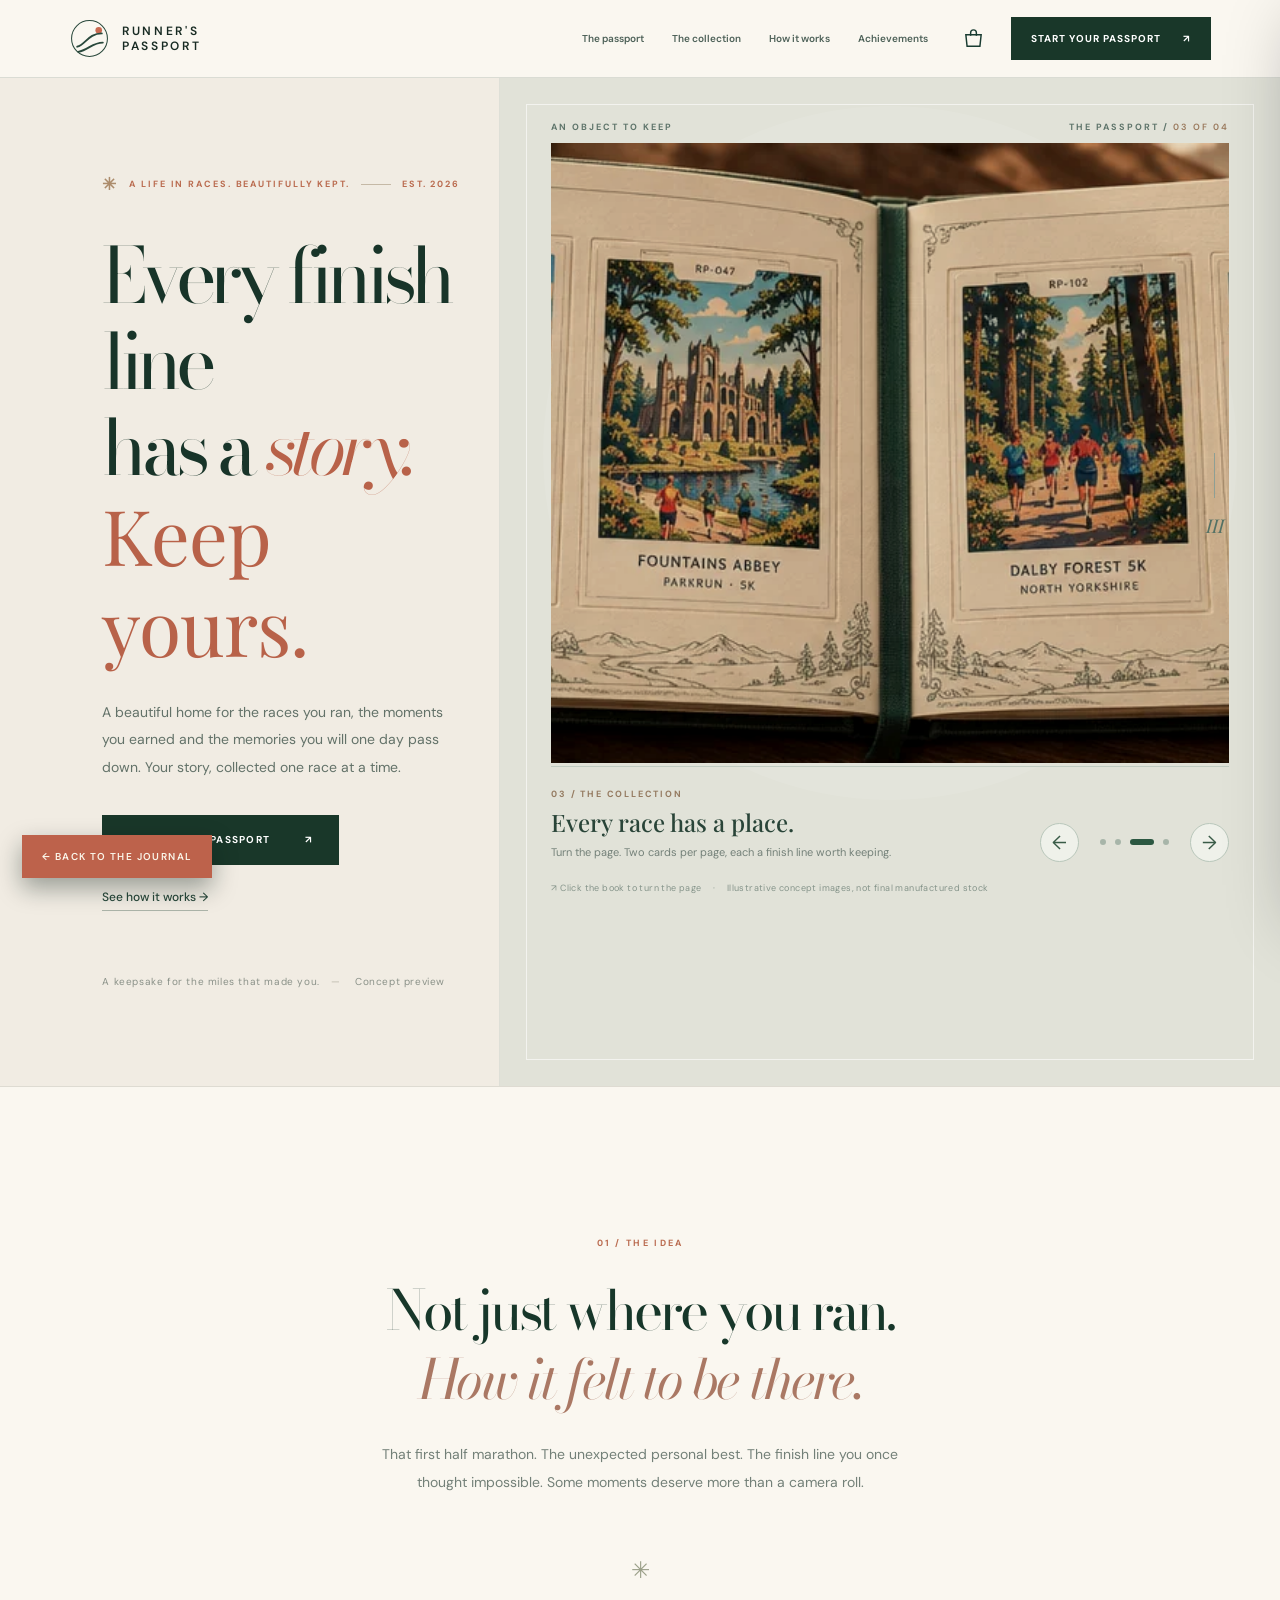
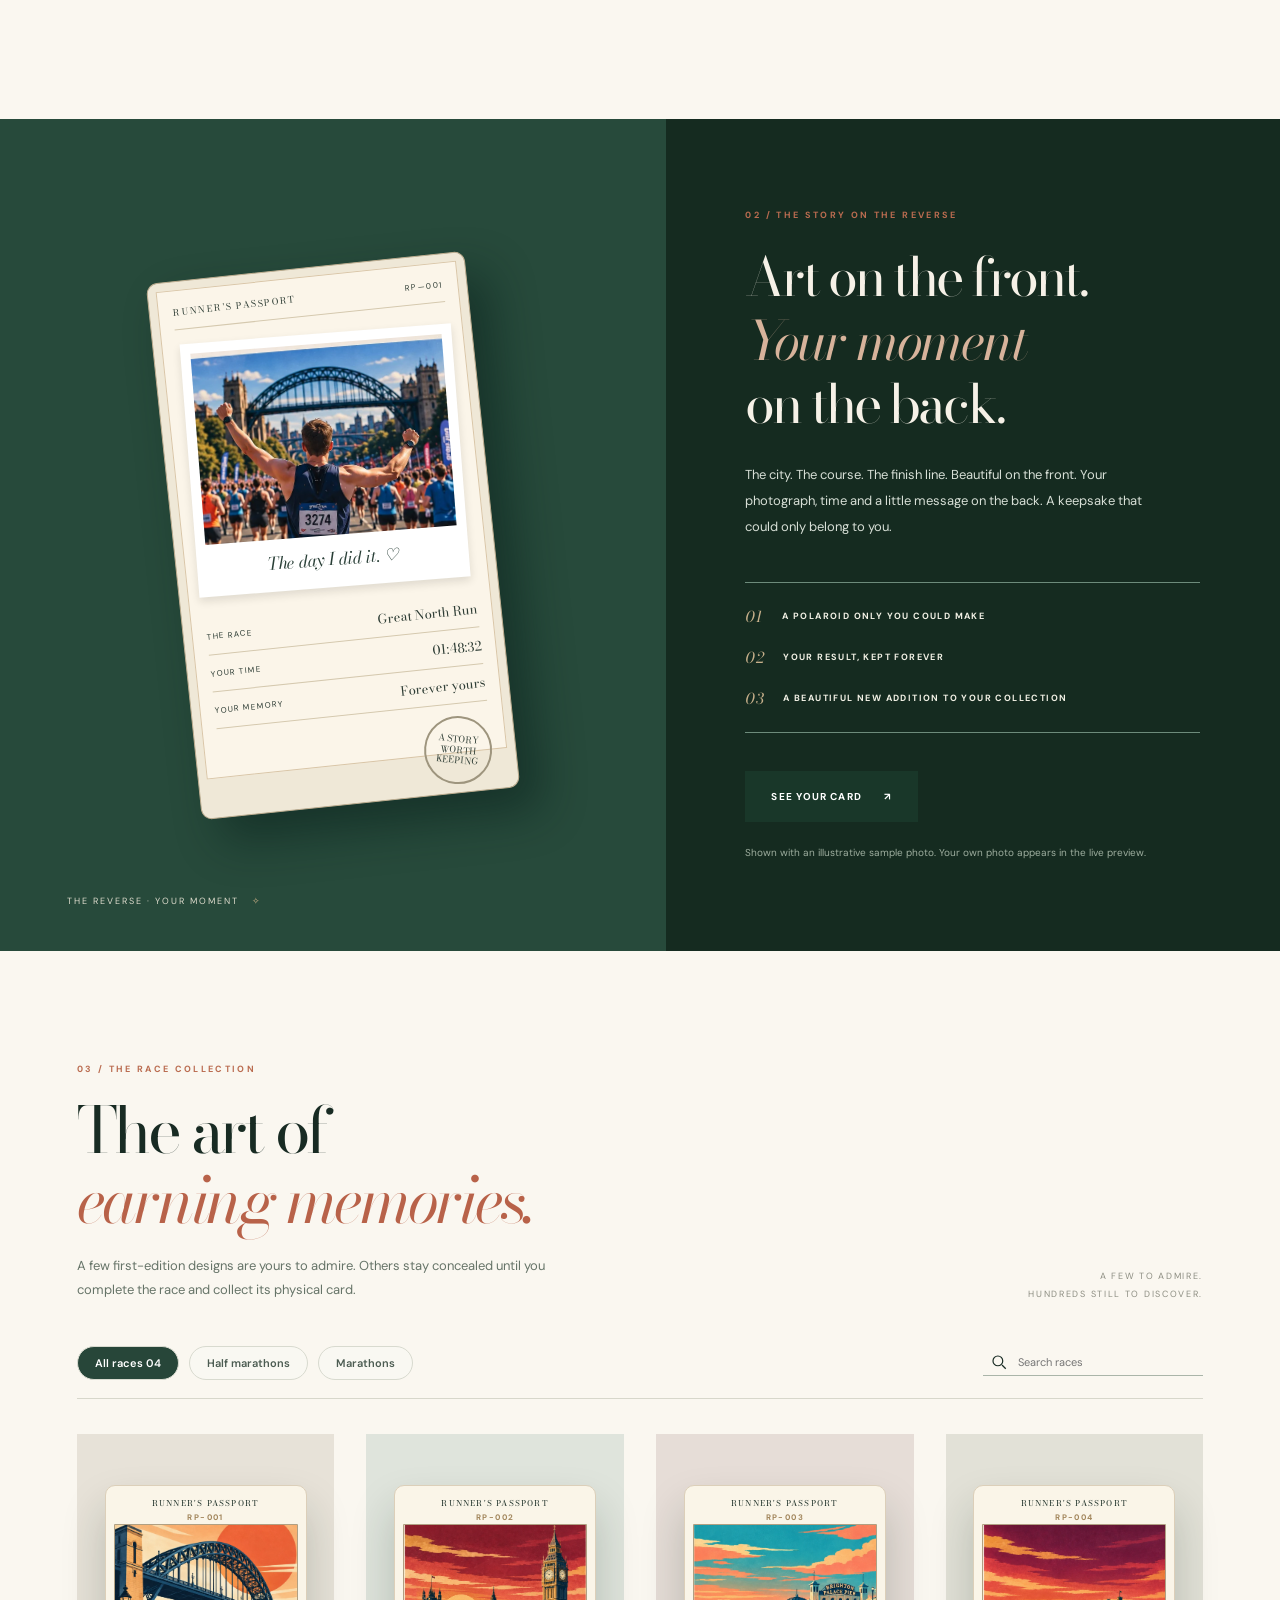
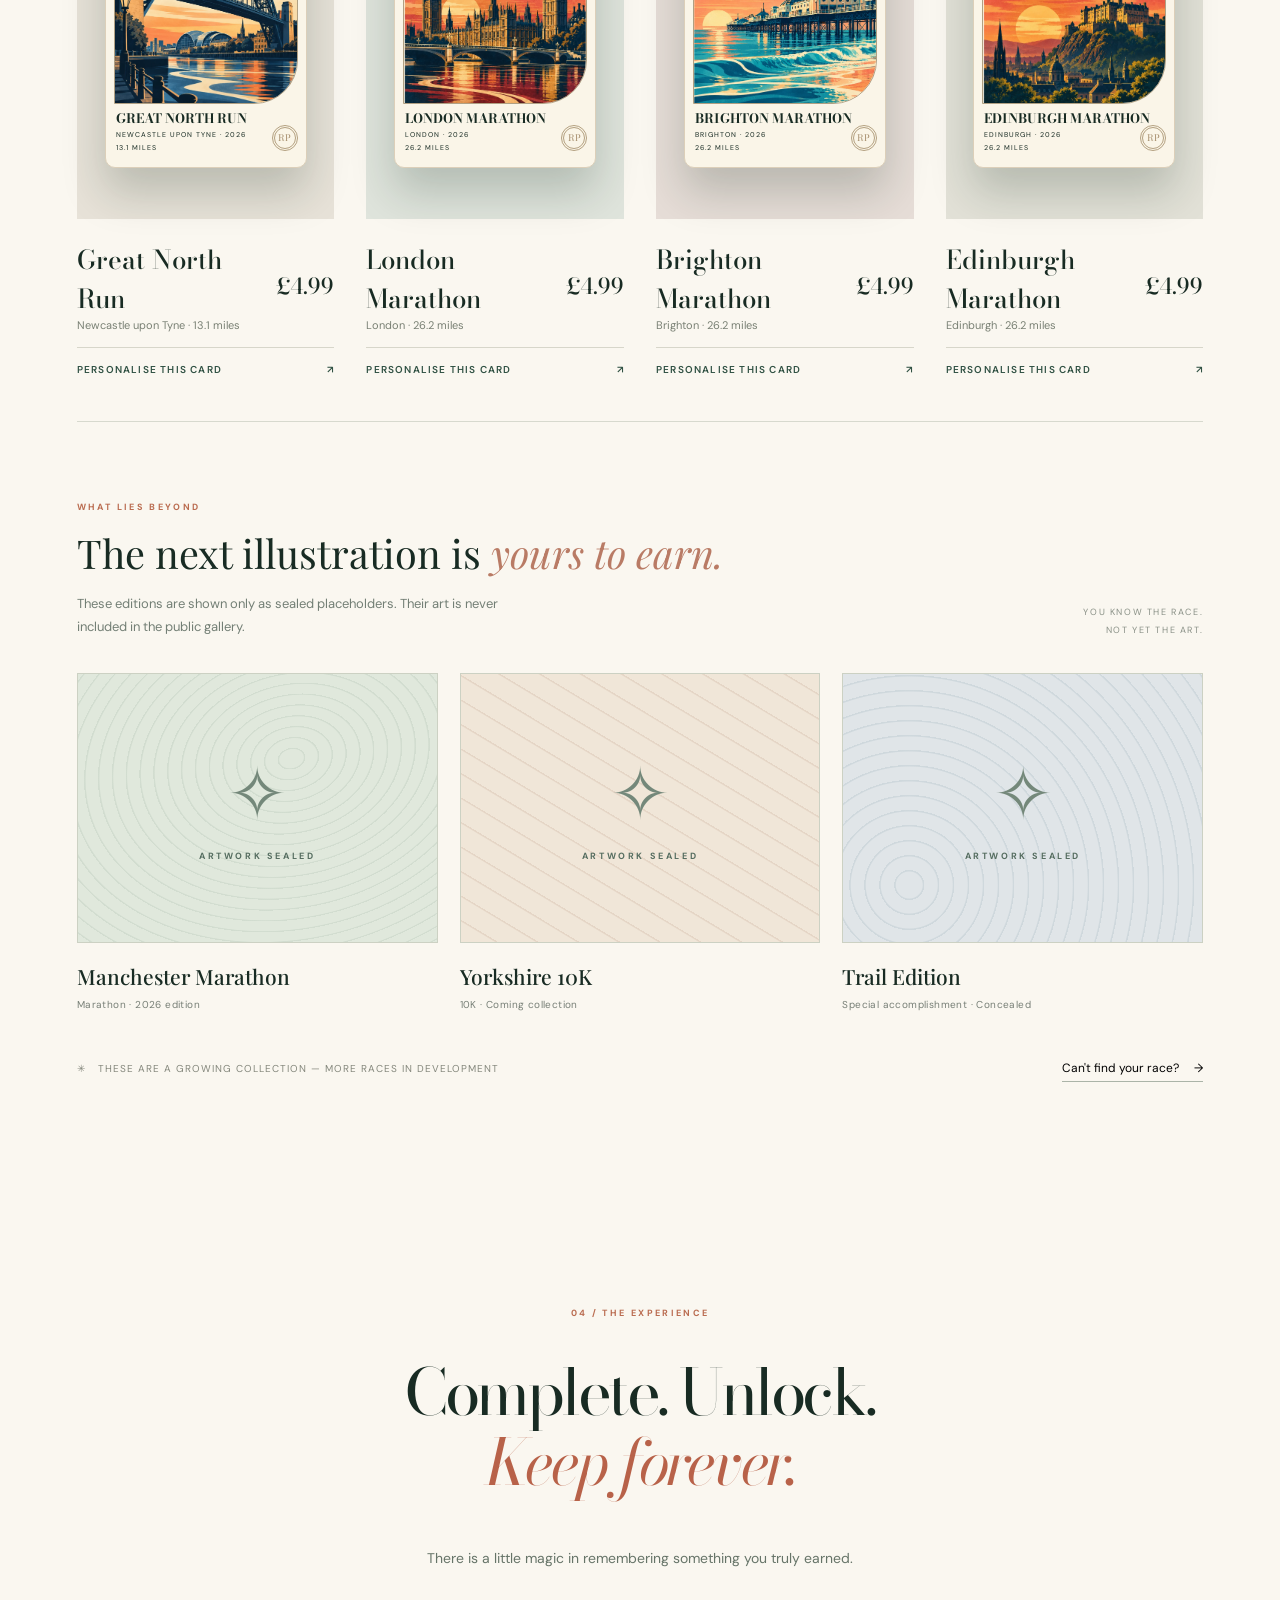
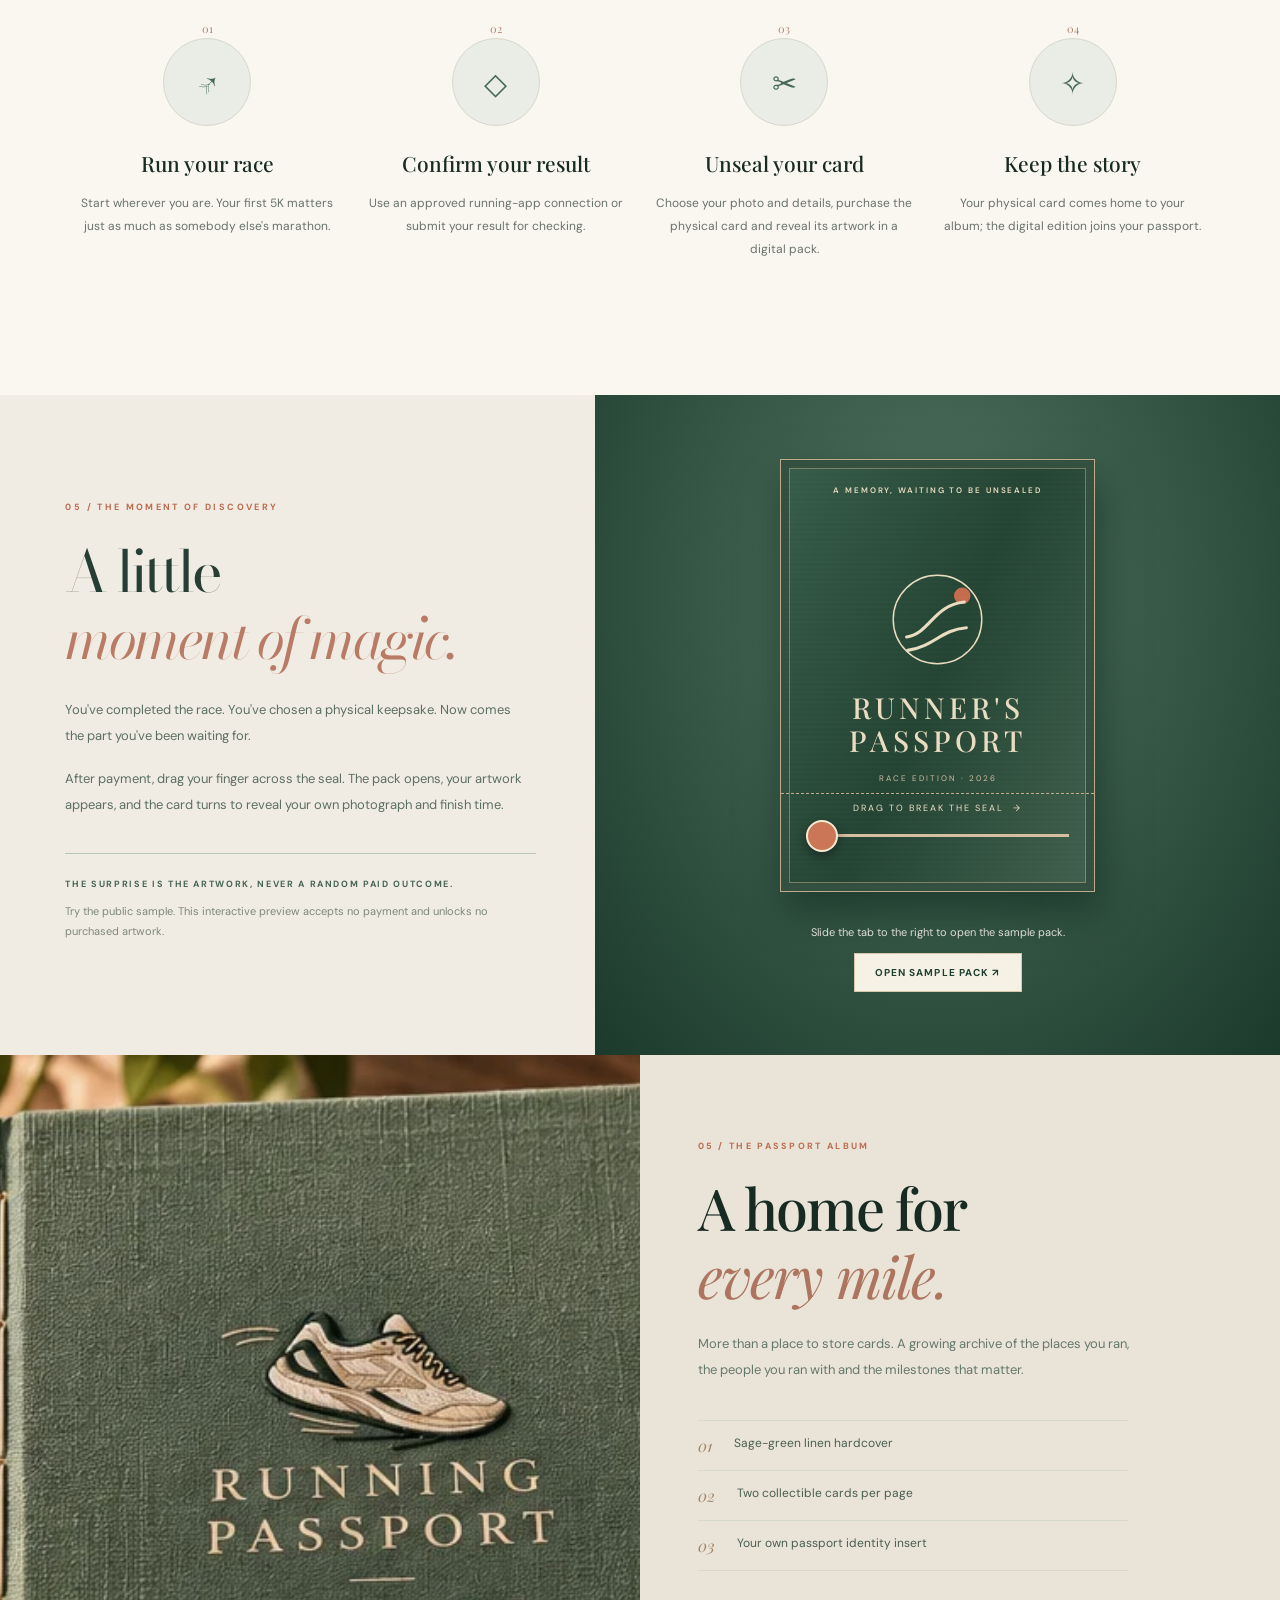
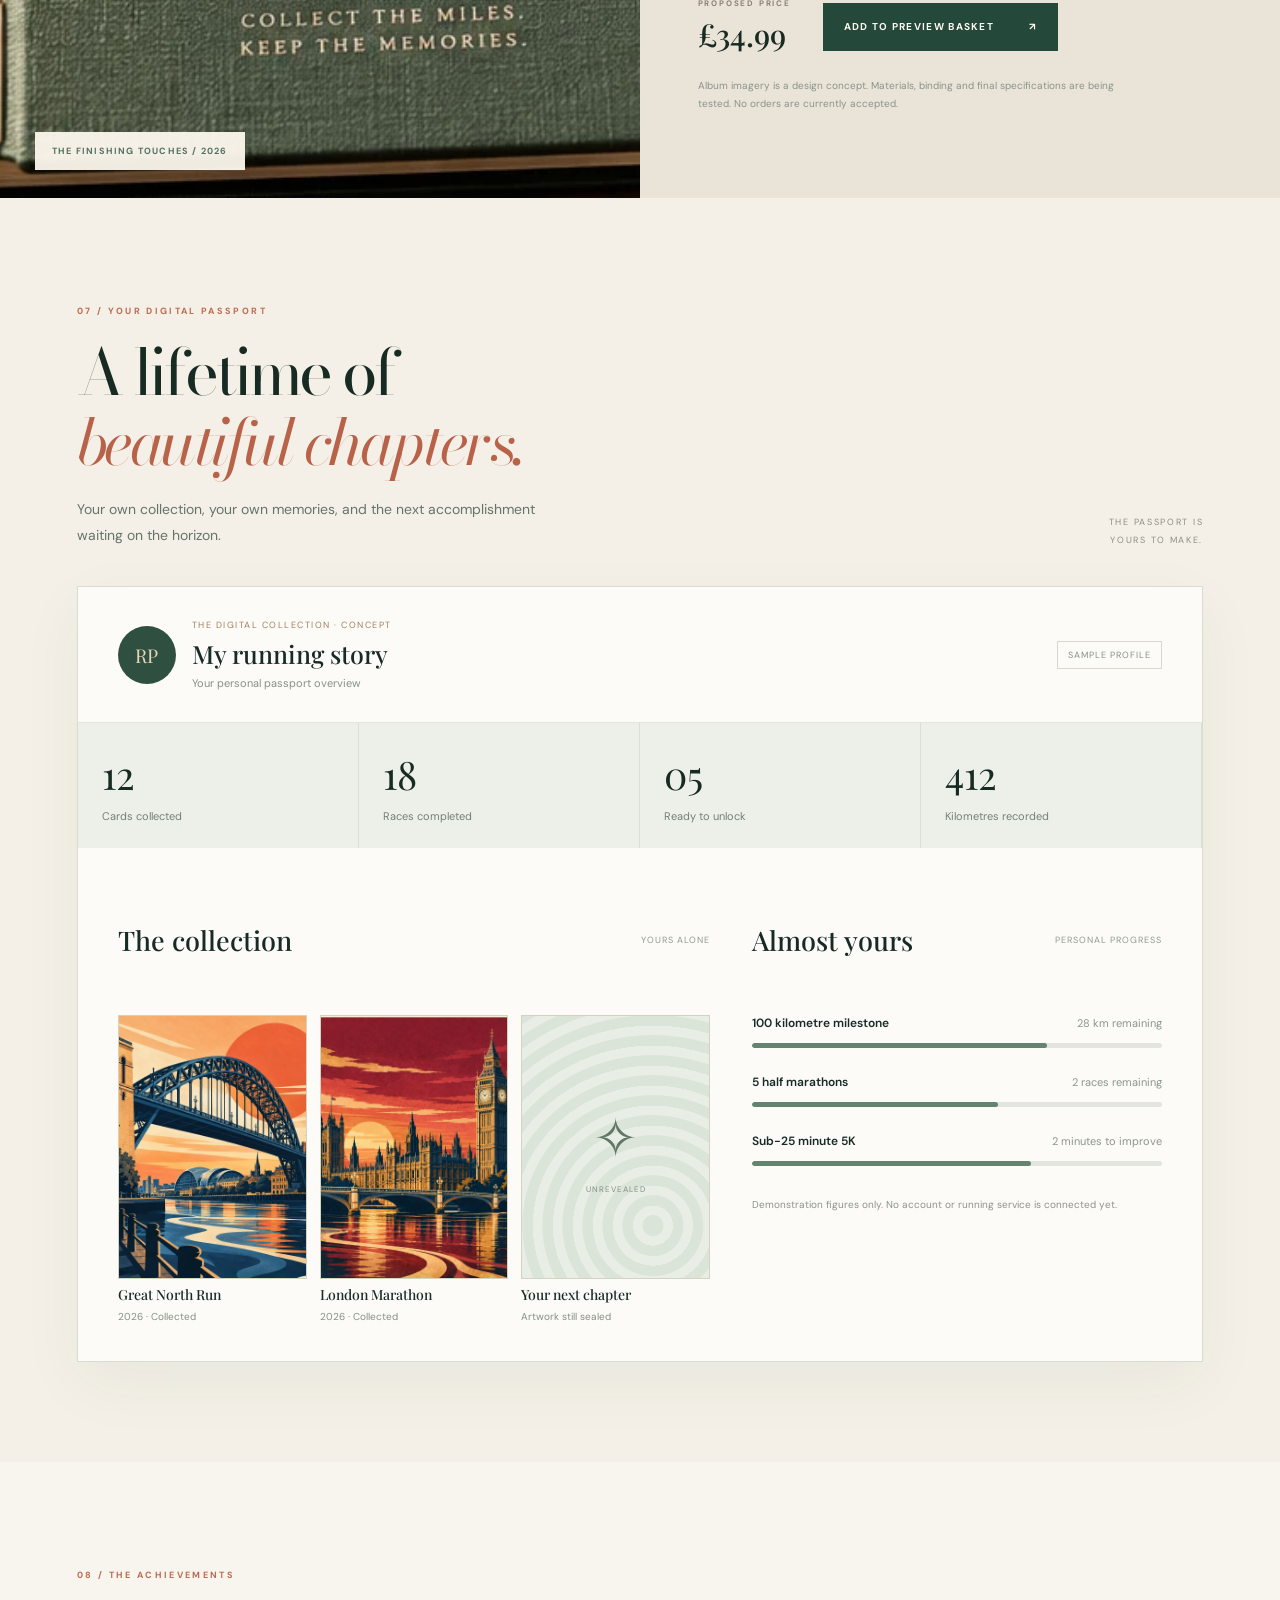
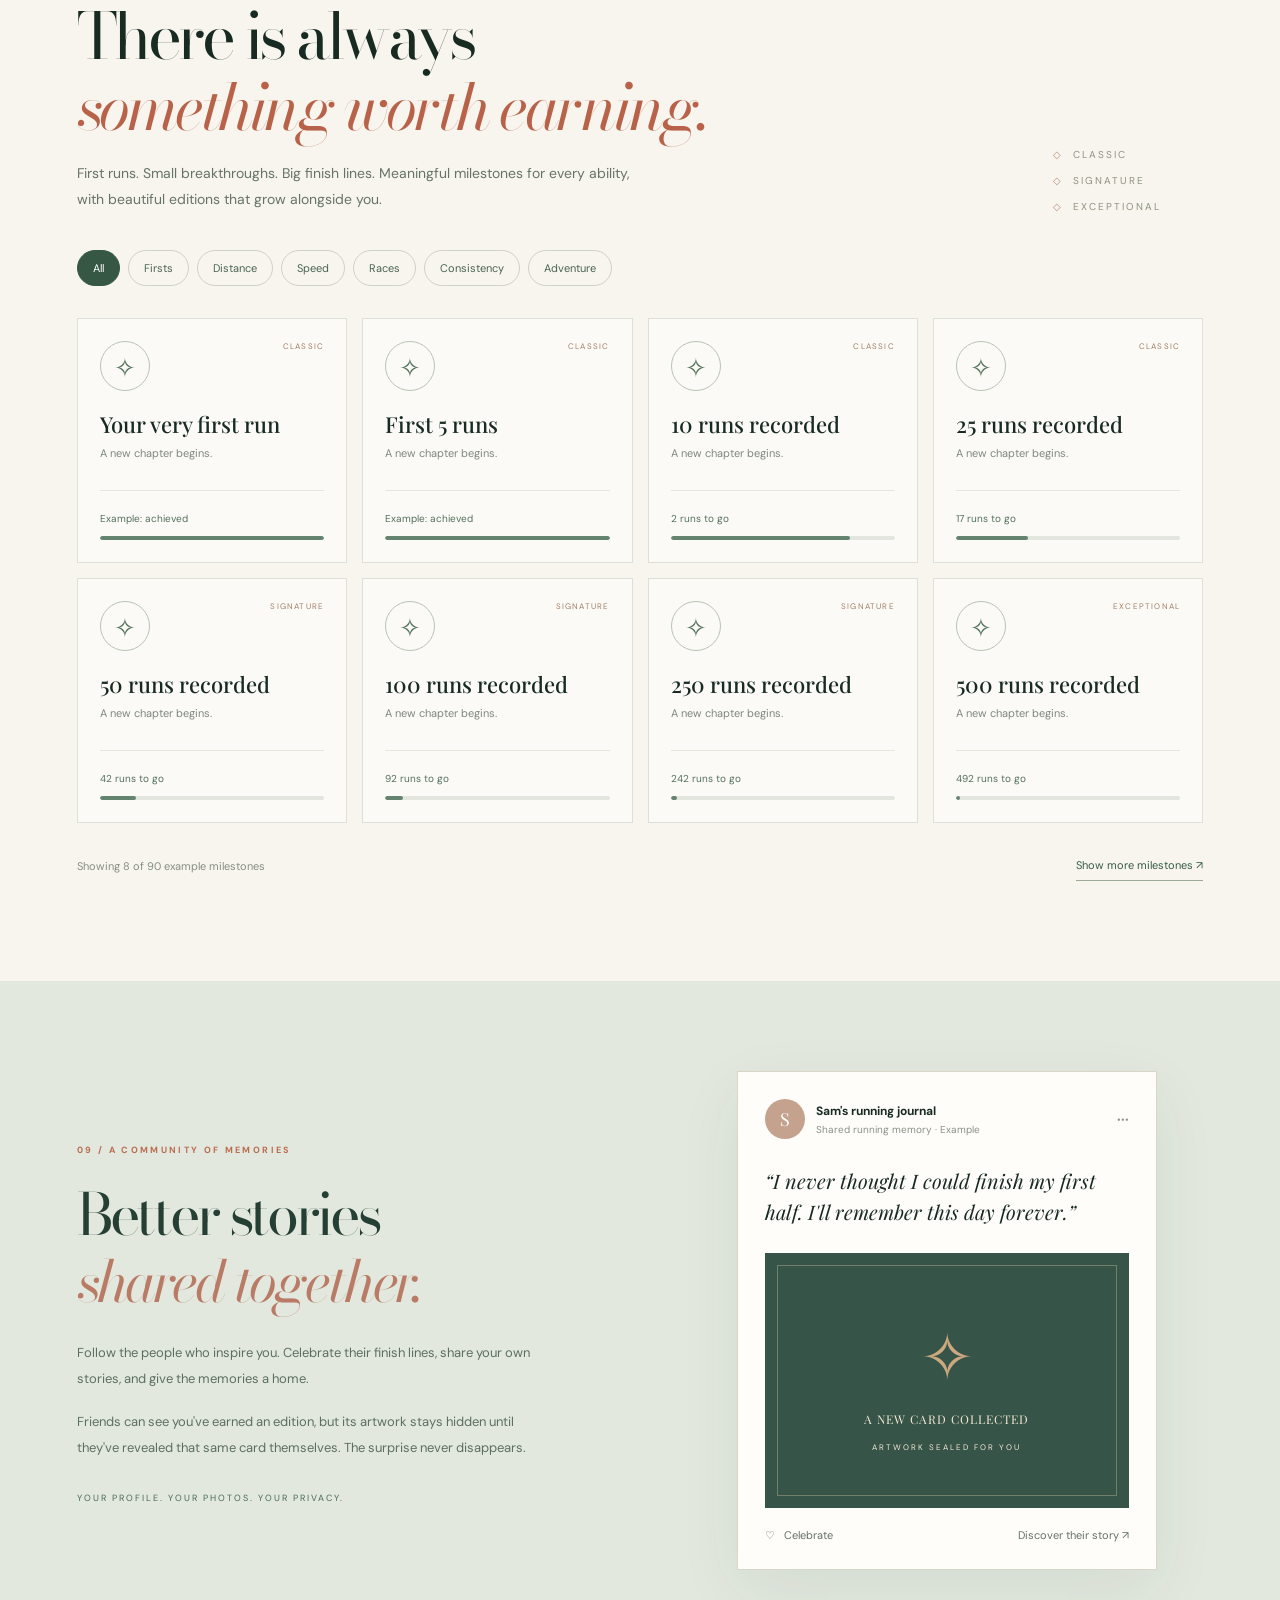
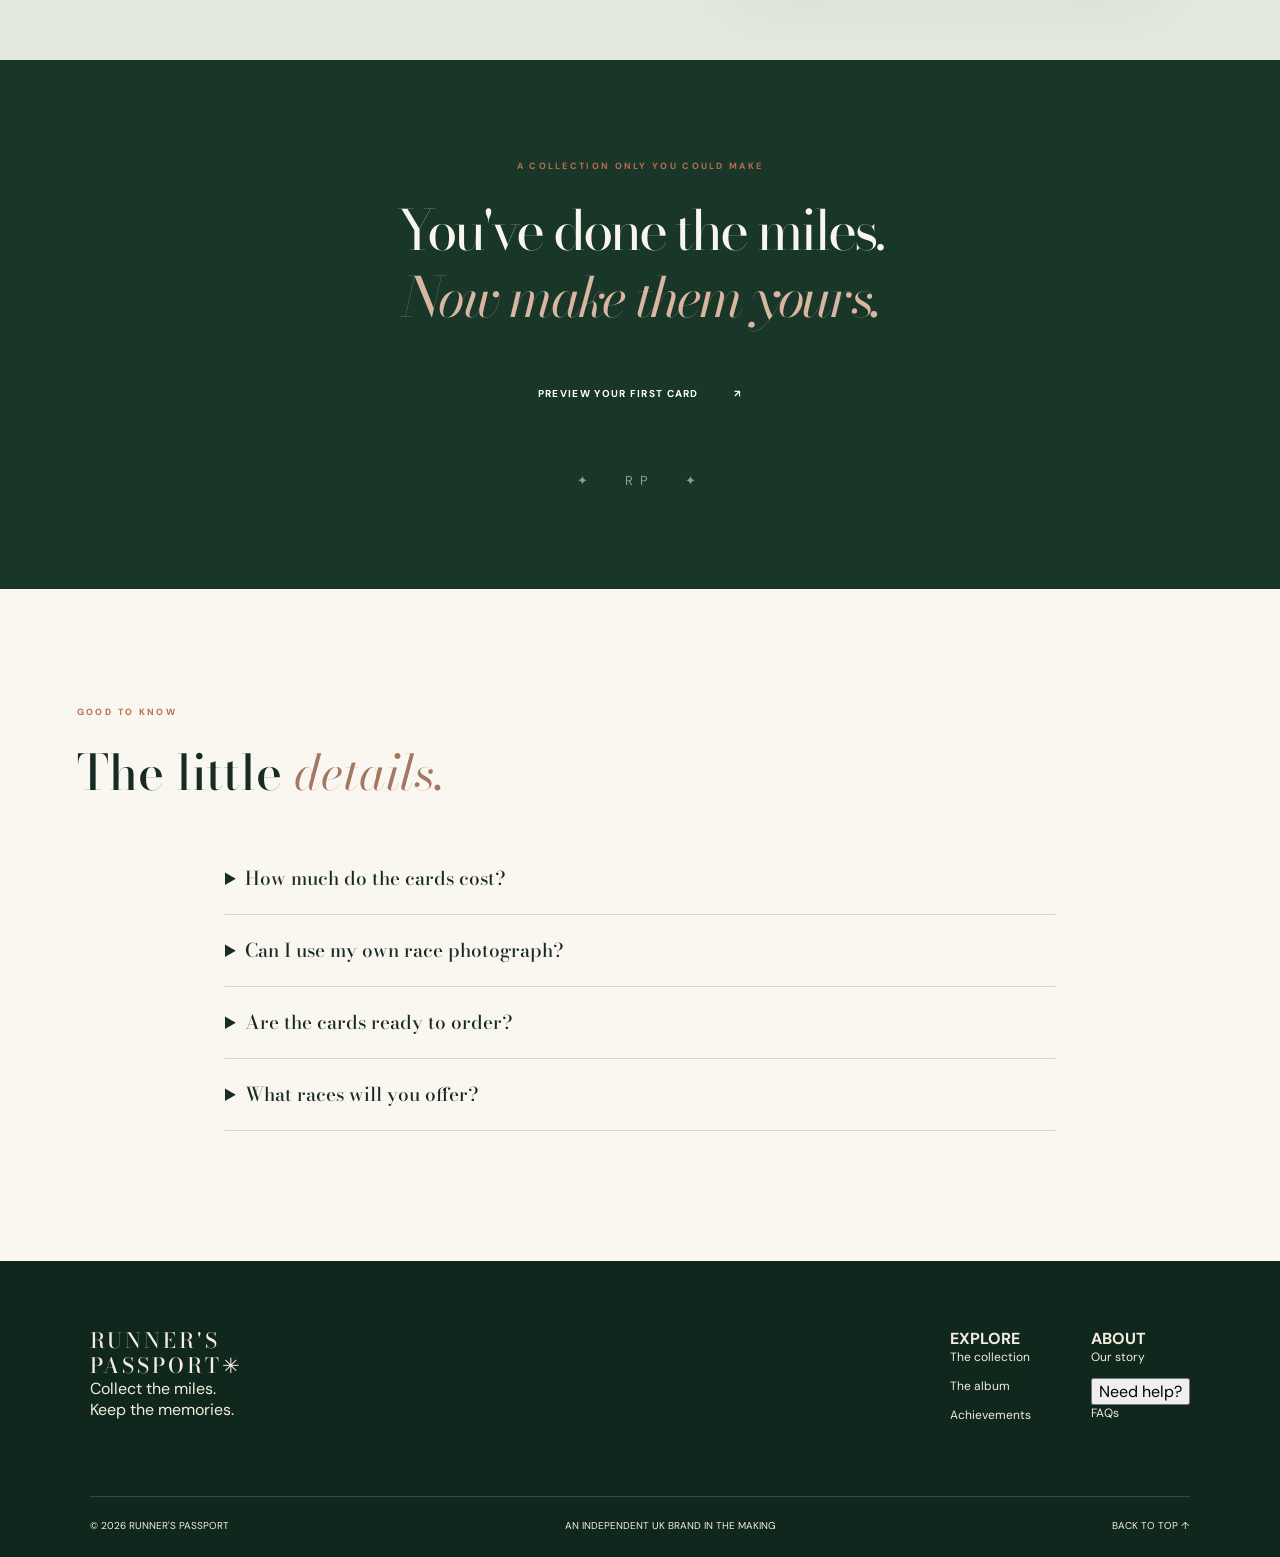
==== commit 96feacbb: "Apply new brand typography and colour to preserved studio" ====
--- a/studio.html
+++ b/studio.html
@@ -14,11 +14,12 @@
   <link rel="icon" href="/favicon.svg" type="image/svg+xml">
   <link rel="preconnect" href="https://fonts.googleapis.com">
   <link rel="preconnect" href="https://fonts.gstatic.com" crossorigin>
-  <link href="https://fonts.googleapis.com/css2?family=DM+Sans:wght@400;500;600;700&family=Playfair+Display:ital,wght@0,400;0,500;0,600;0,700;1,400;1,500&display=swap" rel="stylesheet">
+  <link href="https://fonts.googleapis.com/css2?family=Bodoni+Moda:ital,opsz,wght@0,6..96,400;0,6..96,500;1,6..96,400&family=DM+Sans:wght@400;500;600;700&family=Playfair+Display:ital,wght@0,400;0,500;0,600;0,700;1,400;1,500&display=swap" rel="stylesheet">
   <link rel="stylesheet" href="/styles.css">
   <link rel="stylesheet" href="/premium.css">
   <link rel="stylesheet" href="/atelier.css">
   <link rel="stylesheet" href="/experience.css">
+  <link rel="stylesheet" href="/studio-polish.css">
   <script src="/app.js" defer></script>
   <script src="/atelier.js" defer></script>
   <script src="/experience.js" defer></script>
--- a/studio-polish.css
+++ b/studio-polish.css
@@ -0,0 +1,55 @@
+
+/* Runner's Passport / Collector Studio: visual continuity with the new homepage */
+:root{--serif:'Bodoni Moda',Georgia,serif;--sans:'DM Sans',Arial,sans-serif;--cream:#f1ece3;--paper:#faf7f0;--sage:#20392d;--ink:#182b23;--warm:#c86145;--gold:#bc9975}
+html{scroll-padding-top:88px}
+body{background:var(--paper);color:var(--ink);-webkit-font-smoothing:antialiased}
+.site-header{background:#faf7f0f5!important;border-bottom:1px solid #21382e24!important;backdrop-filter:blur(18px);box-shadow:none}
+.brand-type{font:600 12px/1.2 var(--sans)!important;letter-spacing:.22em!important}
+.desktop-nav a{font:500 11px var(--sans);letter-spacing:0!important}
+.nav-cta{font-size:10px!important;letter-spacing:.1em!important;text-transform:uppercase;border:1px solid #1a382b!important;background:#163527!important;color:#fff!important}
+.nav-cta:hover{background:#c86145!important;border-color:#c86145!important}
+.atelier-hero{background:#f1ece3!important;min-height:610px!important}
+.atelier-hero-content{padding-top:95px!important;padding-bottom:95px!important}
+.atelier-hero h1{font-family:var(--serif)!important;font-weight:400!important;letter-spacing:-.075em!important;font-size:clamp(60px,6vw,98px)!important}
+.atelier-hero h1 em,.hero-final-line{color:#b86249!important}
+.atelier-book{background:#e1e2d8!important}
+.atelier-eyebrow,.kicker,.atelier-kicker{color:#ba6c50!important}
+.atelier-philosophy,.section,.faq-section{background:#faf7f0!important}
+.atelier-philosophy h2,.section-heading h2,.memory-copy h2,.album-offer-copy h2,.pack-story h2,.community-copy h2,.achievement-section h2,.digital-section h2,.atelier-endcap h2{font-family:var(--serif)!important;font-weight:400!important;letter-spacing:-.055em!important}
+.section-heading h2{font-size:clamp(52px,5vw,88px)!important;line-height:1.1!important}
+.section-heading h2 em{color:#b86249!important}
+.section-heading p{color:#667468!important;line-height:1.9!important}
+.collection-section{padding-top:105px!important;padding-bottom:95px!important}
+.collection-grid{gap:32px!important}
+.card-product{border:0!important;background:#e7e2d8!important;min-height:385px!important}
+.race-item:nth-child(2) .card-product{background:#dfe4dc!important}
+.race-item:nth-child(3) .card-product{background:#e6ddd7!important}
+.race-item:nth-child(4) .card-product{background:#e2e1d7!important}
+.card-surface{box-shadow:0 24px 43px #152a1d36!important}
+.race-item-bottom h3{font-family:var(--serif)!important;font-size:26px!important}
+.race-item-bottom strong{font:500 22px var(--serif)!important}
+.race-item-action{font:600 10px var(--sans)!important;letter-spacing:.12em!important;text-transform:uppercase}
+.button,.button-dark,.button-sage,.atelier-primary{border-radius:0!important;background:#193729!important;border:1px solid #193729!important;color:#fff!important;box-shadow:none!important}
+.button:hover,.atelier-primary:hover{background:#c86145!important;border-color:#c86145!important}
+.memory-reveal{background:#152b20!important}
+.pack-section{background:#f1ece3!important}
+.pack-interaction{background:radial-gradient(ellipse at 50% 30%,#527360,#1b3a2c)!important}
+.atelier-album-offer{background:#eae3d8!important}
+.digital-section{background:#f4f0e7!important}
+.dashboard-demo,.passport-dashboard{box-shadow:0 20px 65px #1a36201c!important}
+.achievement-section{background:#f8f5ee!important}
+.achievement-card{border-color:#1b392723!important}
+.community-section{background:#e2e8de!important}
+.atelier-endcap{background:#193729!important}
+.faq-grid details{border-color:#253b2d2b!important}
+.footer{background:#10271d!important}
+.editor-modal{background:#f9f5eb!important}
+.editor-top{background:#f5f0e6!important}
+.return-to-editorial{background:#bd624b!important;font:600 10px DM Sans,Arial,sans-serif!important;letter-spacing:.14em!important;text-transform:uppercase;box-shadow:0 10px 25px #071b1560!important}
+.return-to-editorial:hover{background:#183a2b!important}
+@media(max-width:720px){
+.atelier-hero-content{padding:80px 27px 45px!important}
+.atelier-hero h1{font-size:clamp(54px,11vw,82px)!important}
+.collection-section{padding-top:75px!important}
+.section-heading h2{font-size:clamp(47px,10vw,72px)!important}
+}
